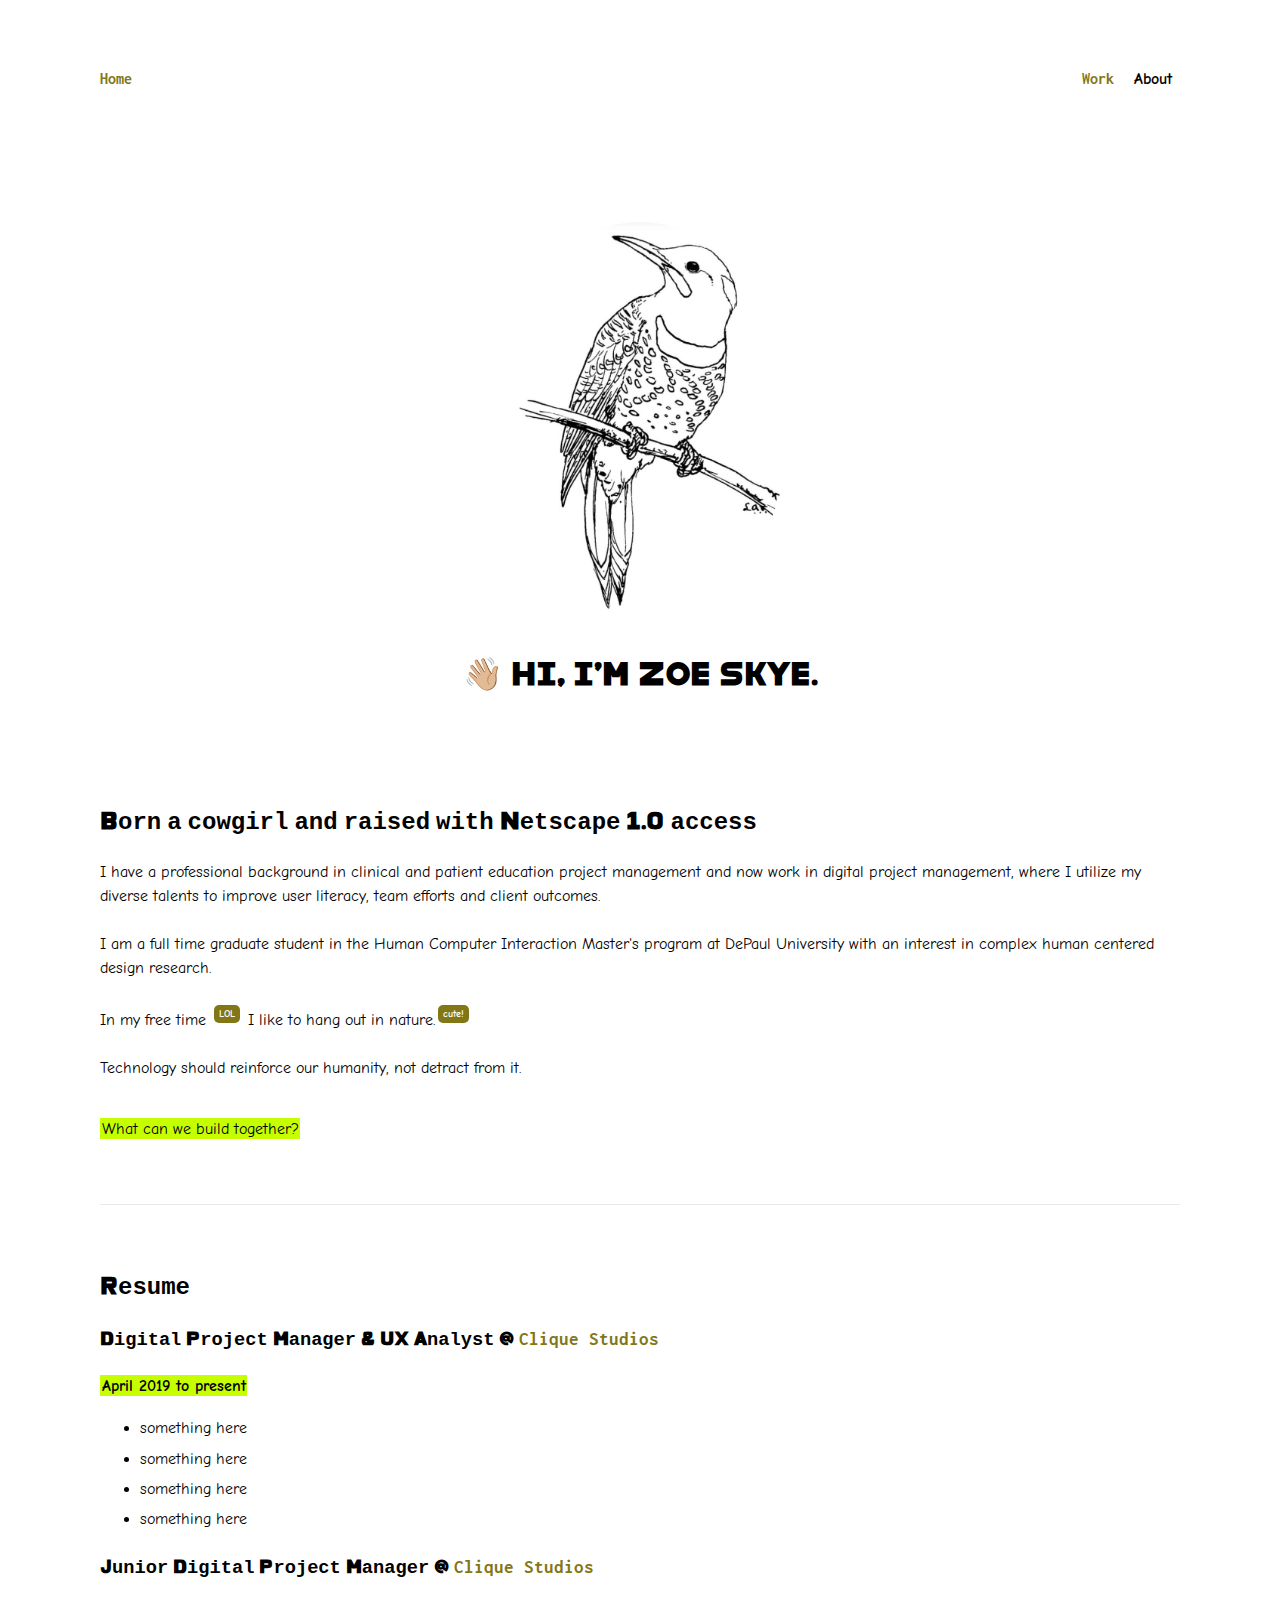
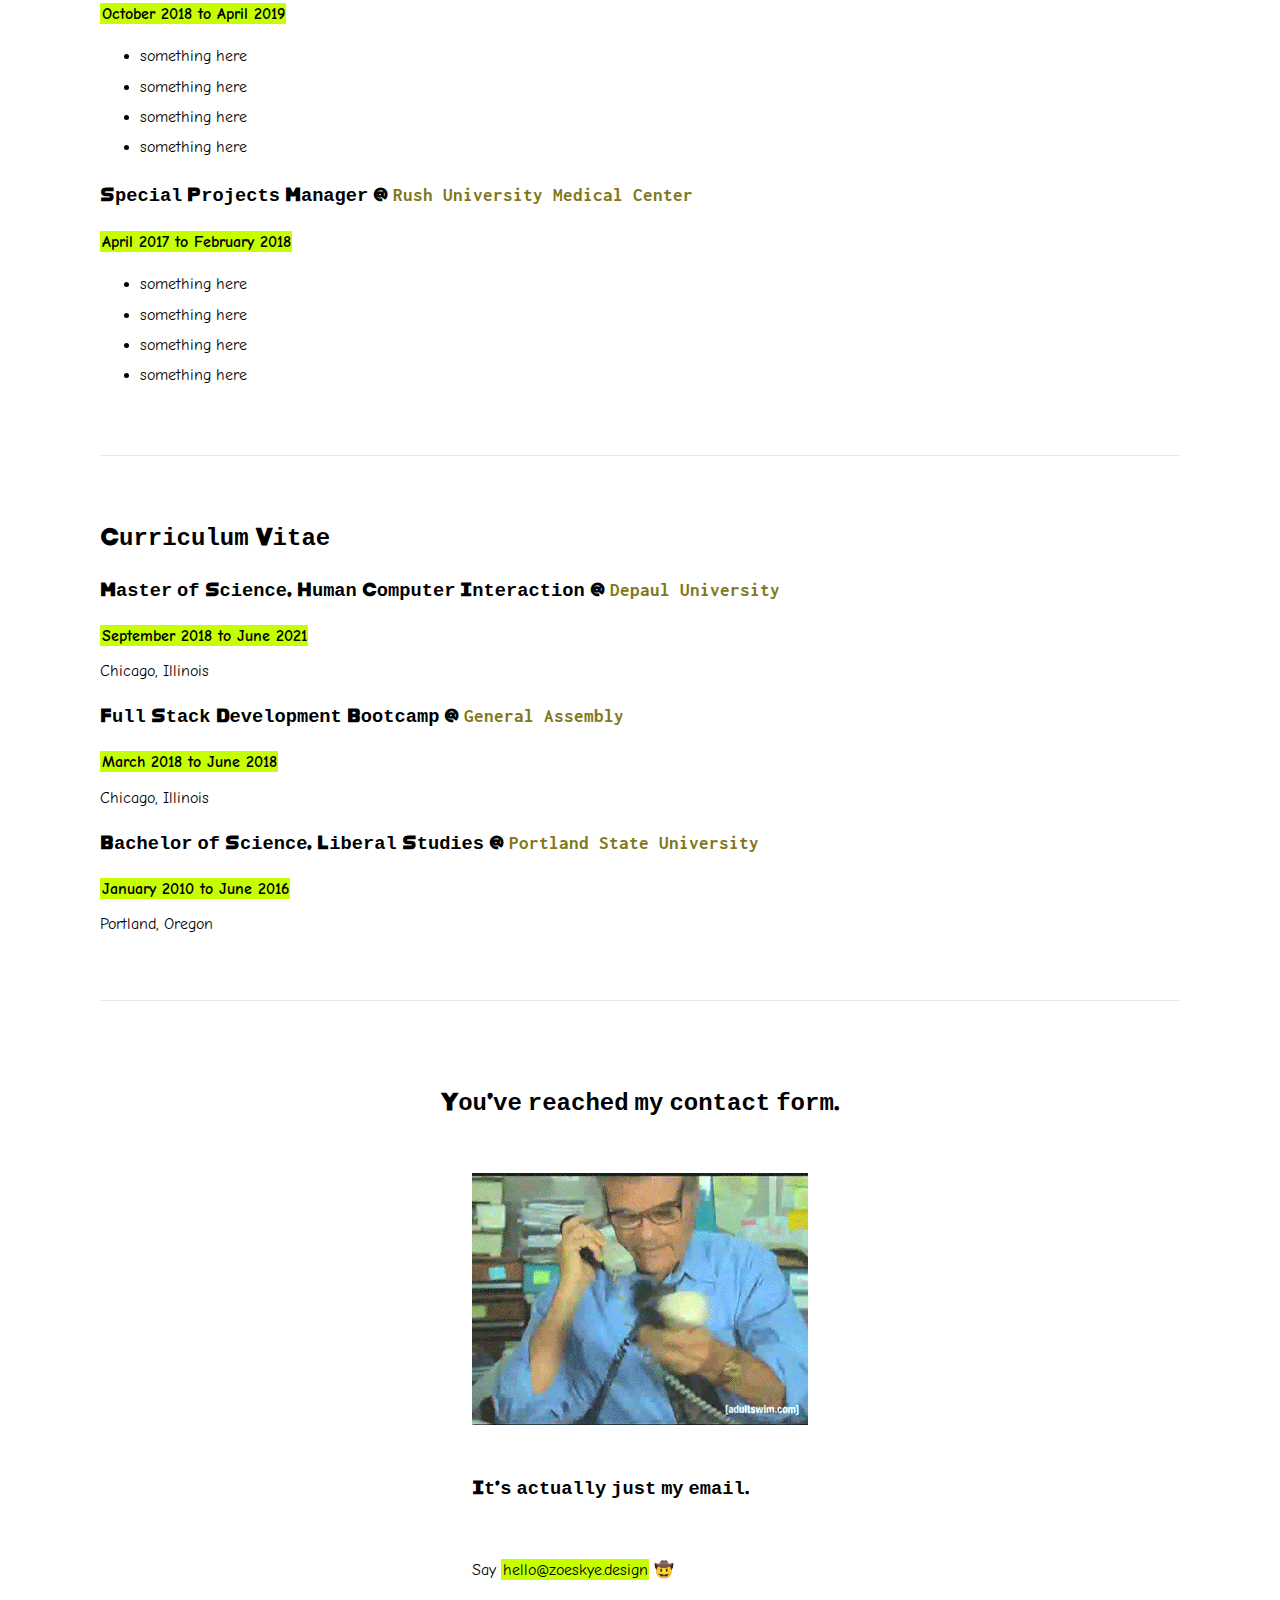
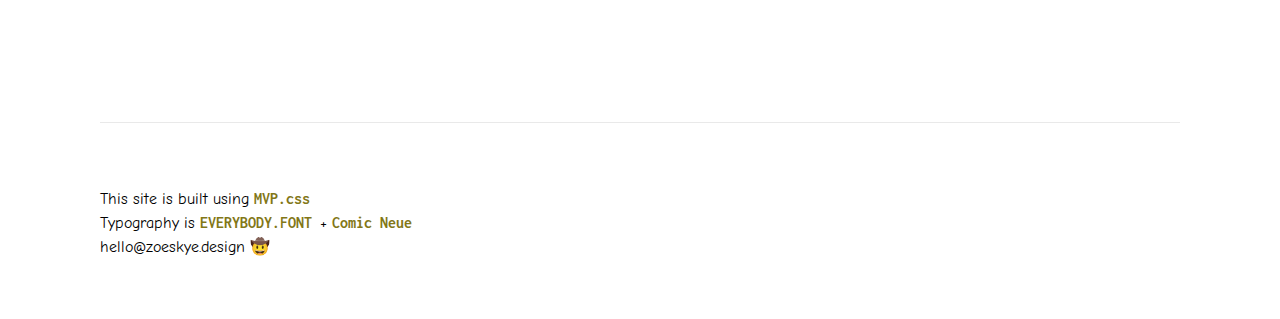
==== about.html @ 89f8495f "updates to footer" ====
<!-- MVP.css quickstart template: https://github.com/andybrewer/mvp/ -->

<!DOCTYPE html>
<html lang="en">

<head>
    <link rel="icon" href="https://via.placeholder.com/70x70">
    <link rel="stylesheet" href="css/style.css">
    <link href="https://fonts.googleapis.com/css2?family=Comic+Neue&family=Inconsolata:wght@400;700&display=swap" rel="stylesheet">

    <meta charset="utf-8">
    <meta name="description" content="My description">
    <meta name="viewport" content="width=device-width, initial-scale=1.0">

    <title>Zoë Skye - About</title>
</head>

<body>

    <header>
        <nav>
          <a href="home.html">Home</a>
            <ul>
                <li></li>
                <li><a href="work.html">Work</a></li>
                <li>About</li>
            </ul>
        </nav>

        <img id="headshot" src="css/images/flicker.png" alt="my headshot">
        <h1> 👋🏼 HI, I'M ZOE SKYE.</h1>

    </header>

    <main>
        <article class="Bio">
          <h2>Born a cowgirl and raised with Netscape 1.0 access</h2>
          <p>I have a professional background in clinical and patient education project management and now work in digital project management, where I utilize my diverse talents to improve user literacy, team efforts and client outcomes. <br /><br />
          I am a full time graduate student in the Human Computer Interaction Master's program at DePaul University with an interest in complex human centered design research. <br /><br />
          In my free time <sup>LOL</sup> I like to hang out in nature.<sup>cute!</sup><br /><br />
          Technology should reinforce our humanity, not detract from it.</p> <br />
        </article>

        <mark>What can we build together?</mark>
        <br>

        <hr>
          <article class="Resume">
            <h2>Resume</h2>
            <h3>Digital Project Manager & UX Analyst @ <a target="_blank" href="https://cliquestudios.com/">Clique Studios</a></h3>
            <mark><b>April 2019 to present</b></mark>
            <ul>
              <li>something here</li>
              <li>something here</li>
              <li>something here</li>
              <li>something here</li>
            </ul>

            <h3>Junior Digital Project Manager @ <a target="_blank" href="https://cliquestudios.com/">Clique Studios</a></h3>
            <mark><b>October 2018 to April 2019</b></mark>
            <ul>
              <li>something here</li>
              <li>something here</li>
              <li>something here</li>
              <li>something here</li>
            </ul>

            <h3>Special Projects Manager @ <a target="_blank" href="https://www.rush.edu/services/parkinsons-disease-and-movement-disorders-program">Rush University Medical Center</a></h3>
            <mark><b>April 2017 to February 2018</b></mark>
            <ul>
              <li>something here</li>
              <li>something here</li>
              <li>something here</li>
              <li>something here</li>
            </ul>
          </article>


          <hr>
          <article class="CV">
            <h2>Curriculum Vitae</h2>
            <h3>Master of Science, Human Computer Interaction @ <a target="_blank" href="https://www.cdm.depaul.edu/academics/Pages/MS-In-Human-Computer-Interaction.aspx">Depaul University</a></h3>
            <mark><b>September 2018 to June 2021</b></mark>
            <p>Chicago, Illinois</p>

            <h3>Full Stack Development Bootcamp @ <a target="_blank" href="https://generalassemb.ly/education/software-engineering-immersive/chicago">General Assembly</a></h3>
            <mark><b>March 2018 to June 2018</b></mark>
            <p>Chicago, Illinois</p>

            <h3>Bachelor of Science, Liberal Studies @ <a target="_blank" href="https://www.pdx.edu/clas/interdisciplinary-majors">Portland State University</a></h3>
            <mark><b>January 2010 to June 2016</b></mark>
            <p>Portland, Oregon</p>
          </article>


        <!-- <hr>
        <section>
            <blockquote>
                "Quote"
                <footer><i>- Attribution</i></footer>
            </blockquote>
        </section>

        <article>
            <h2>Left-aligned header</h2>
            <p>Left-aligned paragraph</p>
            <aside>
                <p>Article callout</p>
            </aside>
            <ul>
                <li>List item 1</li>
                <li>List item 2</li>
            </ul>
            <figure>
                <img alt="Stock photo" src="https://via.placeholder.com/1080x500?text=Amazing+stock+photo">
                <figcaption><i>Image caption</i></figcaption>
            </figure>
        </article>
        <hr>
        <div>
            <details>
                <summary>Expanable title</summary>
                <p>Revealed content</p>
            </details>
            <details>
                <summary>Another expanable title</summary>
                <p>More revealed content</p>
            </details>
            <br>
            <pre>
                <code>
                    // code sample

                </code>
            </pre>
        </div> -->

        <hr>
        <section>

          <header>
            <h2>You've reached my contact form.</h2>
            </header>

          <article class="contact">
              <img src="css/images/contact.gif" alt="gif of me answering the phone"> <br /><br />
              <h3>It's actually just my email.</h3><br />
                <p>Say <mark>hello@zoeskye.design</mark>  🤠 </p>
            </article>

        </section>

    </main>

    <footer>
        <hr>
        <p>
            This site is built using <a href="https://github.com/andybrewer/mvp/ ">MVP.css </a><br />
            Typography is <a href="https://arielroman.com/EVERYBODY-FONT">EVERYBODY.FONT </a> + <a href="http://comicneue.com/">Comic Neue </a><br />
            hello@zoeskye.design 🤠
        </p>
    </footer>
</body>

</html>
---- css/style.css ----
:root {
    --border-radius: 5px;
    --box-shadow: 2px 2px 10px;
    --color: #827717;
    --color-accent: #8277170b;
    --color-bg: #fff;
    --color-bg-secondary: #e9e9e9;
    --color-secondary: #827717;
    --color-secondary-accent: #8277170b;
    --color-shadow: #f4f4f4;
    --color-text: #000;
    --color-text-secondary: #999;
    --font: -apple-system, BlinkMacSystemFont, "Segoe UI", Roboto, Oxygen-Sans, Ubuntu, Cantarell, "Helvetica Neue", sans-serif;
    --hover-brightness: 1.2;
    --justify-important: center;
    --justify-normal: left;
    --line-height: 150%;
    --width-card: 285px;
    --width-card-medium: 460px;
    --width-card-wide: 800px;
    --width-content: 1080px;
}

@font-face {
  font-family: EverybodyWorld;
  src: url(EVERYBODY.WORLD-Black.otf);
}

/*
@media (prefers-color-scheme: dark) {
    :root {
        --color: #0097fc;
        --color-accent: #0097fc4f;
        --color-bg: #333;
        --color-bg-secondary: #555;
        --color-secondary: #e20de9;
        --color-secondary-accent: #e20de94f;
        --color-shadow: #bbbbbb20;
        --color-text: #f7f7f7;
        --color-text-secondary: #aaa;
    }
}
*/

/* Layout */
article aside {
    background: var(--color-secondary-accent);
    border-left: 4px solid var(--color-secondary);
    padding: 0.01rem 0.8rem;
}

body {
    background: var(--color-bg);
    color: var(--color-text);
    font-family: var(--font);
    line-height: var(--line-height);
    margin: 0;
    overflow-x: hidden;
    padding: 1rem 0;
}

footer,
header,
main {
    margin: 0 auto;
    max-width: var(--width-content);
    padding: 2rem 1rem;
}

hr {
    background-color: var(--color-bg-secondary);
    border: none;
    height: 1px;
    margin: 4rem 0;
}

section {
    display: flex;
    flex-wrap: wrap;
    justify-content: var(--justify-important);
}

section aside {
    border: 1px solid var(--color-bg-secondary);
    border-radius: var(--border-radius);
    box-shadow: var(--box-shadow) var(--color-shadow);
    margin: 1rem;
    padding: 1.25rem;
    width: var(--width-card);
}

section aside:hover {
    box-shadow: var(--box-shadow) var(--color-bg-secondary);
}

section aside img {
    max-width: 100%;
}

/* Headers */
article header,
div header,
main header {
    padding-top: 0;
}

header {
    text-align: var(--justify-important);
}

header a b,
header a em,
header a i,
header a strong {
    margin-left: 1rem;
    margin-right: 1rem;
}

header nav img {
    margin: 1rem 0;
}

section header {
    padding-top: 0;
    width: 100%;
}

/* Nav */
nav {
    align-items: center;
    display: flex;
    font-weight: bold;
    justify-content: space-between;
    margin-bottom: 7rem;
}

nav ul {
    list-style: none;
    padding: 0;
}

nav ul li {
    display: inline-block;
    margin: 0 0.5rem;
    position: relative;
    text-align: left;
}

/* Nav Dropdown */
nav ul li:hover ul {
    display: block;
}

nav ul li ul {
    background: var(--color-bg);
    border: 1px solid var(--color-bg-secondary);
    border-radius: var(--border-radius);
    box-shadow: var(--box-shadow) var(--color-shadow);
    display: none;
    height: auto;
    padding: .5rem 1rem;
    position: absolute;
    right: 0;
    top: 1.7rem;
    width: auto;
}

nav ul li ul li,
nav ul li ul li a {
    display: block;
}

/* Typography */
code,
samp {
    background-color: var(--color-accent);
    border-radius: var(--border-radius);
    color: var(--color-text);
    display: inline-block;
    margin: 0 0.1rem;
    padding: 0rem 0.5rem;
    text-align: var(--justify-normal);
}

details {
    margin: 1.3rem 0;
}

details summary {
    font-weight: bold;
    cursor: pointer;
}

details summary:focus {
    outline: none;
}

h1,
h2,
h3,
h4,
h5,
h6 {
    line-height: var(--line-height);
    font-family: 'EverybodyWorld', monospace;
}

mark {
    padding: 0.1rem;
    font-family: 'Comic Neue', cursive;
    background-color: #C6FF00;
}

ol li,
ul li {
    padding: 0.2rem 0;
    font-family: 'Comic Neue', cursive;
}

p {
    margin: 0.75rem 0;
    padding: 0;
    font-family: 'Comic Neue', cursive;
    font-size: 16px;
}

pre {
    margin: 1rem 0;
    max-width: var(--width-card-wide);
    white-space: pre-line;
}

pre code,
pre samp {
    padding: 1rem 2rem;
}

small {
    color: var(--color-text-secondary);
}

sup {
    background-color: var(--color-secondary);
    border-radius: var(--border-radius);
    color: var(--color-bg);
    font-size: xx-small;
    font-weight: bold;
    margin: 0.2rem;
    padding: 0.2rem 0.3rem;
    position: relative;
    top: -2px;
    font-size: 10px;
}

/* Links */
a {
    color: var(--color-secondary);
    font-weight: bold;
    text-decoration: none;
    font-family: 'Inconsolata', monospace;
}

a:hover {
    filter: brightness(var(--hover-brightness));
    text-decoration: underline;
    font-family: 'Inconsolata', monospace;
}

a b,
a em,
a i,
a strong,
button {
    border-radius: var(--border-radius);
    display: inline-block;
    font-size: medium;
    font-weight: bold;
    line-height: var(--line-height);
    margin: 1.5rem 0 0.5rem 0;
    padding: 1rem 2rem;
    font-family: 'Inconsolata', monospace;
}

button {
    font-family: var(--font);
    font-family: 'Comic Neue', cursive;
}

button:hover {
    cursor: pointer;
    filter: brightness(var(--hover-brightness));
}

a b,
a strong,
button {
    background-color: var(--color);
    border: 2px solid var(--color);
    color: var(--color-bg);
    font-family: 'Comic Neue', cursive;
}

a em,
a i {
    border: 2px solid var(--color);
    border-radius: var(--border-radius);
    color: var(--color);
    display: inline-block;
    padding: 1rem 2rem;
}

/* Images */
figure {
    margin: 0;
    padding: 0;
}

figure img {
    max-width: 100%;
}

figure figcaption {
    color: var(--color-text-secondary);
}

/* Forms */
button:focus,
input:focus,
select:focus,
textarea:focus {
    outline: none;
    font-family: 'Comic Neue', cursive;
}

button:disabled,
input:disabled {
    background: var(--color-bg-secondary);
    border-color: var(--color-bg-secondary);
    color: var(--color-text-secondary);
    cursor: not-allowed;
}

button[disabled]:hover {
    filter: none;
}

form {
    border: 1px solid var(--color-bg-secondary);
    border-radius: var(--border-radius);
    box-shadow: var(--box-shadow) var(--color-shadow);
    display: block;
    max-width: var(--width-card-wide);
    min-width: var(--width-card);
    padding: 1.5rem;
    text-align: var(--justify-normal);
}

form header {
    margin: 1.5rem 0;
    padding: 1.5rem 0;
}

input,
label,
select,
textarea {
    display: block;
    font-size: inherit;
    max-width: var(--width-card-wide);
    font-family: 'Comic Neue', cursive;
}

input[type="checkbox"],
input[type="radio"] {
    display: inline-block;
}

input,
select,
textarea {
    border: 1px solid var(--color-bg-secondary);
    border-radius: var(--border-radius);
    margin-bottom: 1rem;
    padding: 0.4rem 0.8rem;
    font-family: 'Comic Neue', cursive;
}

input[readonly],
textarea[readonly] {
    background-color: var(--color-bg-secondary);
    font-family: 'Comic Neue', cursive;
}

label {
    font-weight: bold;
    margin-bottom: 0.2rem;
    font-family: 'Comic Neue', cursive;
}

/* Tables */
table {
    border: 1px solid var(--color-bg-secondary);
    border-radius: var(--border-radius);
    border-spacing: 0;
    overflow-x: scroll;
    overflow-y: hidden;
    padding: 0;
}

table td,
table th,
table tr {
    padding: 0.4rem 0.8rem;
    text-align: var(--justify-important);
}

table thead {
    background-color: var(--color);
    border-collapse: collapse;
    border-radius: var(--border-radius);
    color: var(--color-bg);
    margin: 0;
    padding: 0;
}

table thead th:first-child {
    border-top-left-radius: var(--border-radius);
}

table thead th:last-child {
    border-top-right-radius: var(--border-radius);
}

table thead th:first-child,
table tr td:first-child {
    text-align: var(--justify-normal);
}

/* Quotes */
blockquote {
    display: block;
    font-size: x-large;
    line-height: var(--line-height);
    margin: 1rem auto;
    max-width: var(--width-card-medium);
    padding: 1.5rem 1rem;
    text-align: var(--justify-important);
}

blockquote footer {
    color: var(--color-text-secondary);
    display: block;
    font-size: small;
    line-height: var(--line-height);
    padding: 1.5rem 0;
}

/* Custom styles */
#headshot {
  height: 400px;
  width: 300px;
  border-radius: 100%;
}
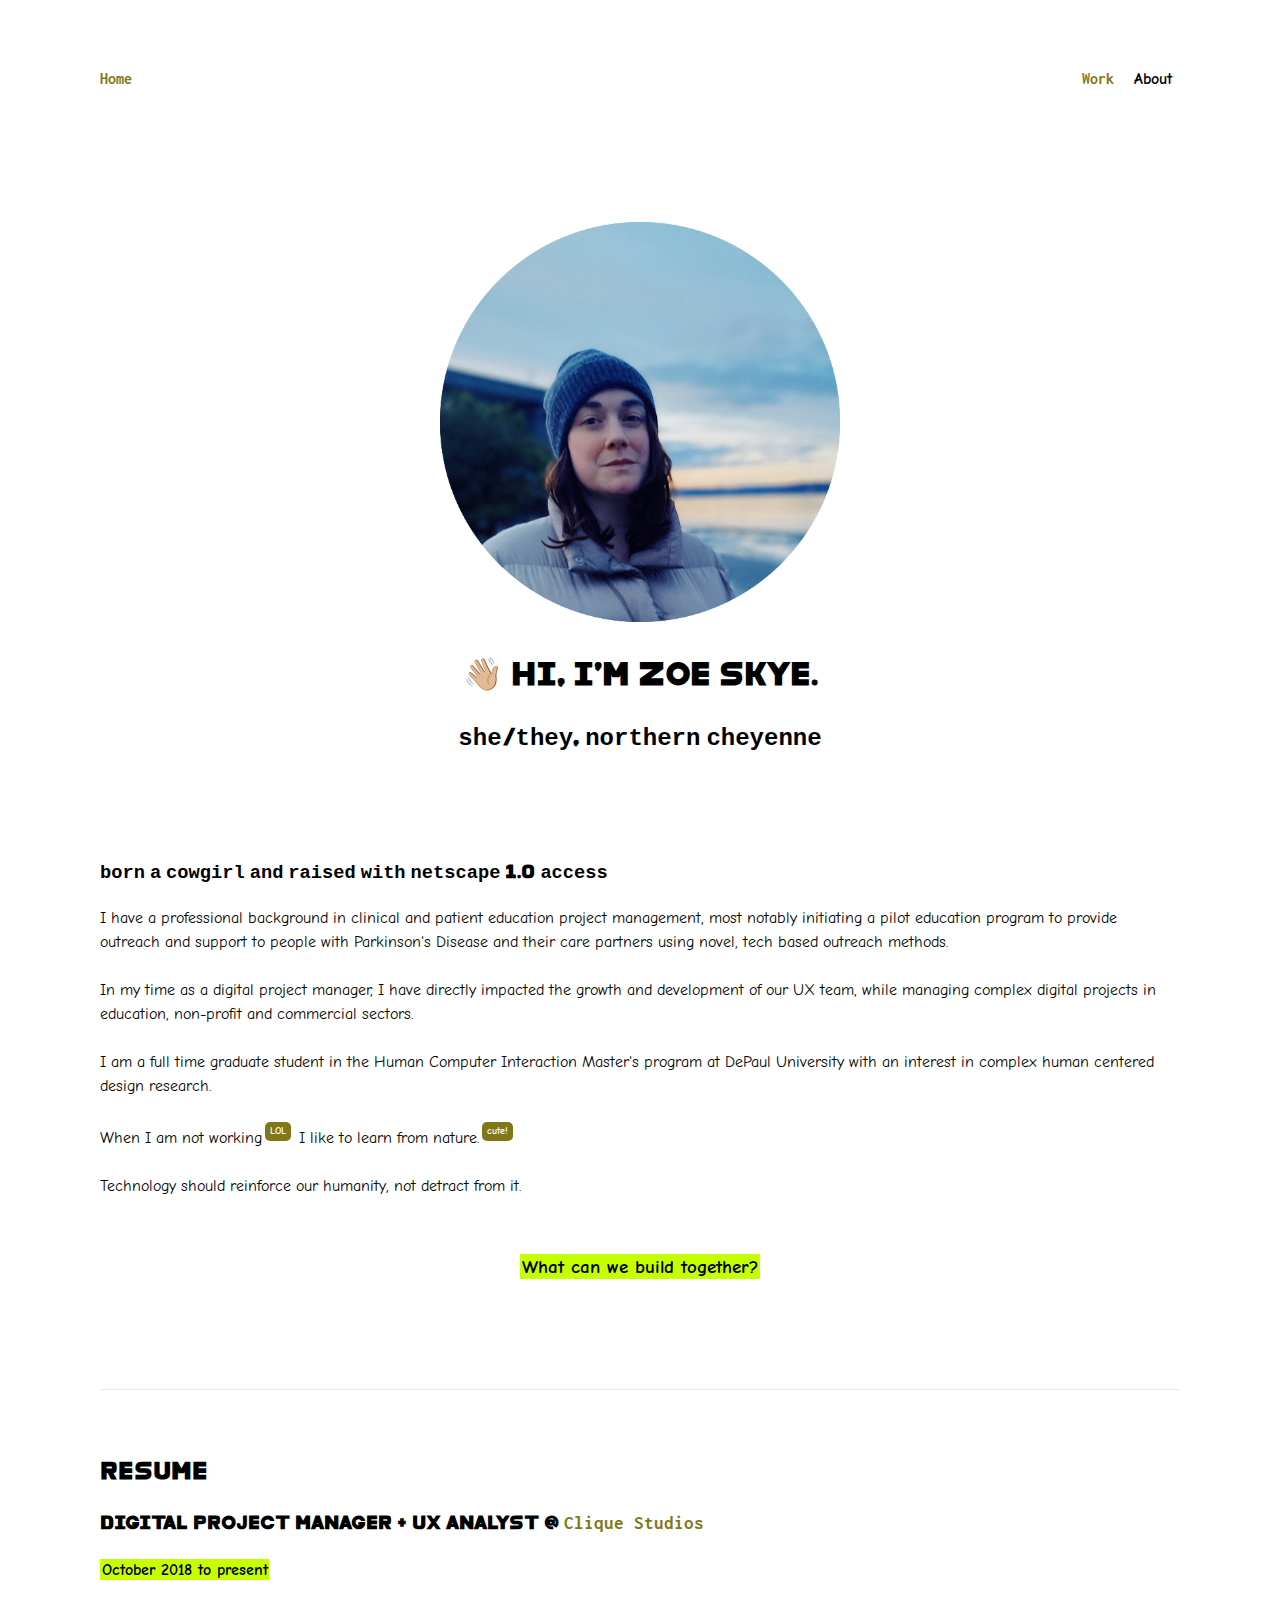
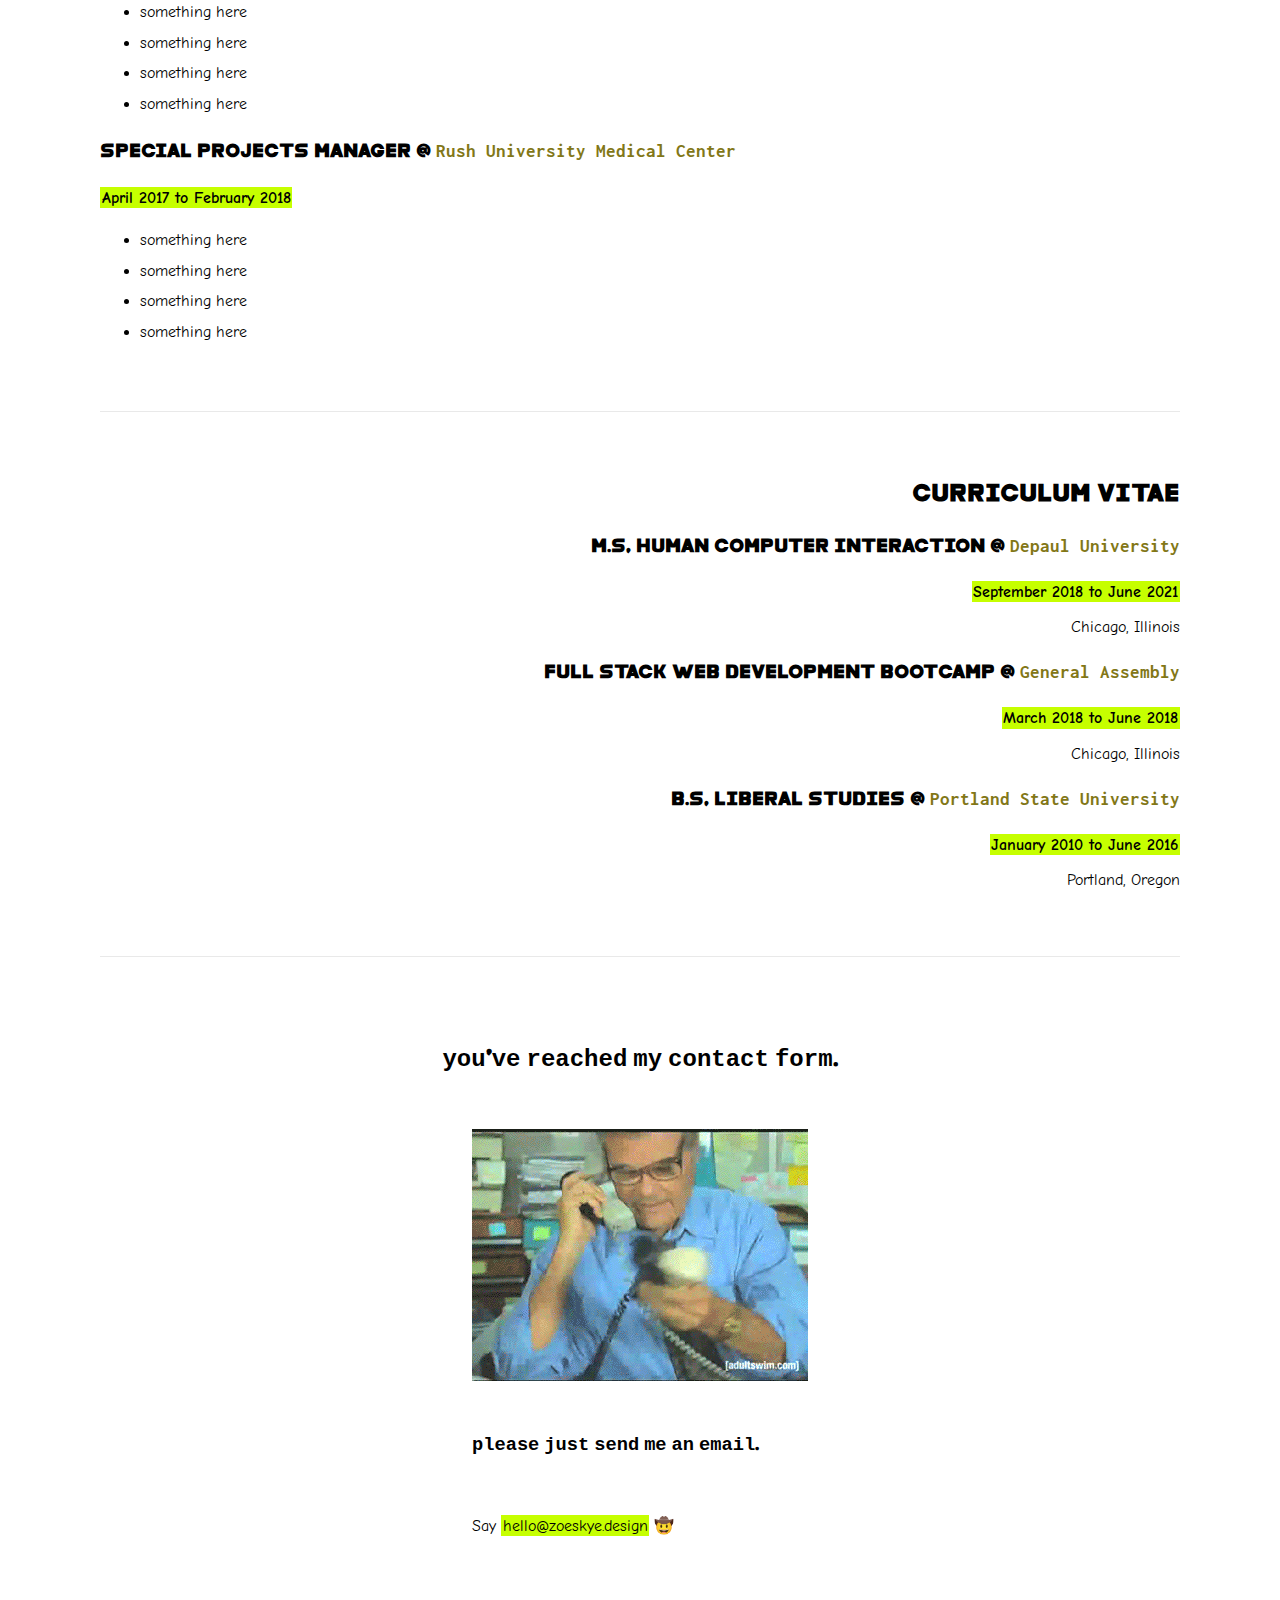
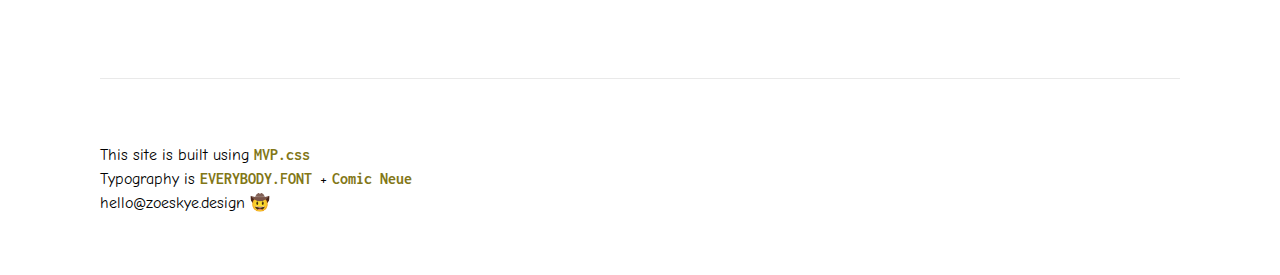
==== commit 896cd3e7: "added updated bio" ====
--- a/about.html
+++ b/about.html
@@ -19,7 +19,7 @@
 
     <header>
         <nav>
-          <a href="home.html">Home</a>
+          <a href="index.html">Home</a>
             <ul>
                 <li></li>
                 <li><a href="work.html">Work</a></li>
@@ -27,28 +27,31 @@
             </ul>
         </nav>
 
-        <img id="headshot" src="css/images/flicker.png" alt="my headshot">
+        <img id="headshot" src="css/images/headshot_island.png" alt="my headshot">
         <h1> 👋🏼 HI, I'M ZOE SKYE.</h1>
+        <h2>she/they, northern cheyenne</h2>
 
     </header>
 
     <main>
         <article class="Bio">
-          <h2>Born a cowgirl and raised with Netscape 1.0 access</h2>
-          <p>I have a professional background in clinical and patient education project management and now work in digital project management, where I utilize my diverse talents to improve user literacy, team efforts and client outcomes. <br /><br />
+          <h3>born a cowgirl and raised with netscape 1.0 access</h3>
+
+          <p>I have a professional background in clinical and patient education project management, most notably initiating a pilot education program to provide outreach and support to people with Parkinson's Disease and their care partners using novel, tech based outreach methods. <br /><br />
+          In my time as a digital project manager, I have directly impacted the growth and development of our UX team, while managing complex digital projects in education, non-profit and commercial sectors. <br /><br />
           I am a full time graduate student in the Human Computer Interaction Master's program at DePaul University with an interest in complex human centered design research. <br /><br />
-          In my free time <sup>LOL</sup> I like to hang out in nature.<sup>cute!</sup><br /><br />
+          When I am not working<sup>LOL</sup> I like to learn from nature.<sup>cute!</sup><br /><br />
           Technology should reinforce our humanity, not detract from it.</p> <br />
         </article>
 
-        <mark>What can we build together?</mark>
-        <br>
+        <h3 class="pull_quote"><mark> What can we build together? </mark></h3>
+        <br />
 
         <hr>
           <article class="Resume">
-            <h2>Resume</h2>
-            <h3>Digital Project Manager & UX Analyst @ <a target="_blank" href="https://cliquestudios.com/">Clique Studios</a></h3>
-            <mark><b>April 2019 to present</b></mark>
+            <h2>RESUME</h2>
+            <h3>DIGITAL PROJECT MANAGER + UX ANALYST @ <a target="_blank" href="https://cliquestudios.com/">Clique Studios</a></h3>
+            <mark><b>October 2018 to present</b></mark>
             <ul>
               <li>something here</li>
               <li>something here</li>
@@ -56,16 +59,7 @@
               <li>something here</li>
             </ul>
 
-            <h3>Junior Digital Project Manager @ <a target="_blank" href="https://cliquestudios.com/">Clique Studios</a></h3>
-            <mark><b>October 2018 to April 2019</b></mark>
-            <ul>
-              <li>something here</li>
-              <li>something here</li>
-              <li>something here</li>
-              <li>something here</li>
-            </ul>
-
-            <h3>Special Projects Manager @ <a target="_blank" href="https://www.rush.edu/services/parkinsons-disease-and-movement-disorders-program">Rush University Medical Center</a></h3>
+            <h3>SPECIAL PROJECTS MANAGER @ <a target="_blank" href="https://www.rush.edu/services/parkinsons-disease-and-movement-disorders-program">Rush University Medical Center</a></h3>
             <mark><b>April 2017 to February 2018</b></mark>
             <ul>
               <li>something here</li>
@@ -78,16 +72,16 @@
 
           <hr>
           <article class="CV">
-            <h2>Curriculum Vitae</h2>
-            <h3>Master of Science, Human Computer Interaction @ <a target="_blank" href="https://www.cdm.depaul.edu/academics/Pages/MS-In-Human-Computer-Interaction.aspx">Depaul University</a></h3>
+            <h2>CURRICULUM VITAE</h2>
+            <h3>M.S, HUMAN COMPUTER INTERACTION @ <a target="_blank" href="https://www.cdm.depaul.edu/academics/Pages/MS-In-Human-Computer-Interaction.aspx">Depaul University</a></h3>
             <mark><b>September 2018 to June 2021</b></mark>
             <p>Chicago, Illinois</p>
 
-            <h3>Full Stack Development Bootcamp @ <a target="_blank" href="https://generalassemb.ly/education/software-engineering-immersive/chicago">General Assembly</a></h3>
+            <h3>FULL STACK WEB DEVELOPMENT BOOTCAMP @ <a target="_blank" href="https://generalassemb.ly/education/software-engineering-immersive/chicago">General Assembly</a></h3>
             <mark><b>March 2018 to June 2018</b></mark>
             <p>Chicago, Illinois</p>
 
-            <h3>Bachelor of Science, Liberal Studies @ <a target="_blank" href="https://www.pdx.edu/clas/interdisciplinary-majors">Portland State University</a></h3>
+            <h3>B.S, LIBERAL STUDIES @ <a target="_blank" href="https://www.pdx.edu/clas/interdisciplinary-majors">Portland State University</a></h3>
             <mark><b>January 2010 to June 2016</b></mark>
             <p>Portland, Oregon</p>
           </article>
@@ -139,12 +133,12 @@
         <section>
 
           <header>
-            <h2>You've reached my contact form.</h2>
+            <h2>you've reached my contact form.</h2>
             </header>
 
           <article class="contact">
               <img src="css/images/contact.gif" alt="gif of me answering the phone"> <br /><br />
-              <h3>It's actually just my email.</h3><br />
+              <h3>please just send me an email.</h3><br />
                 <p>Say <mark>hello@zoeskye.design</mark>  🤠 </p>
             </article>
 
--- a/css/style.css
+++ b/css/style.css
@@ -458,6 +458,16 @@
 /* Custom styles */
 #headshot {
   height: 400px;
-  width: 300px;
-  border-radius: 100%;
-}
+  width: 400px;
+}
+.Bio {
+  text-align: left;
+}
+
+.pull_quote {
+  text-align: center;
+}
+
+.CV {
+  text-align: right;
+}
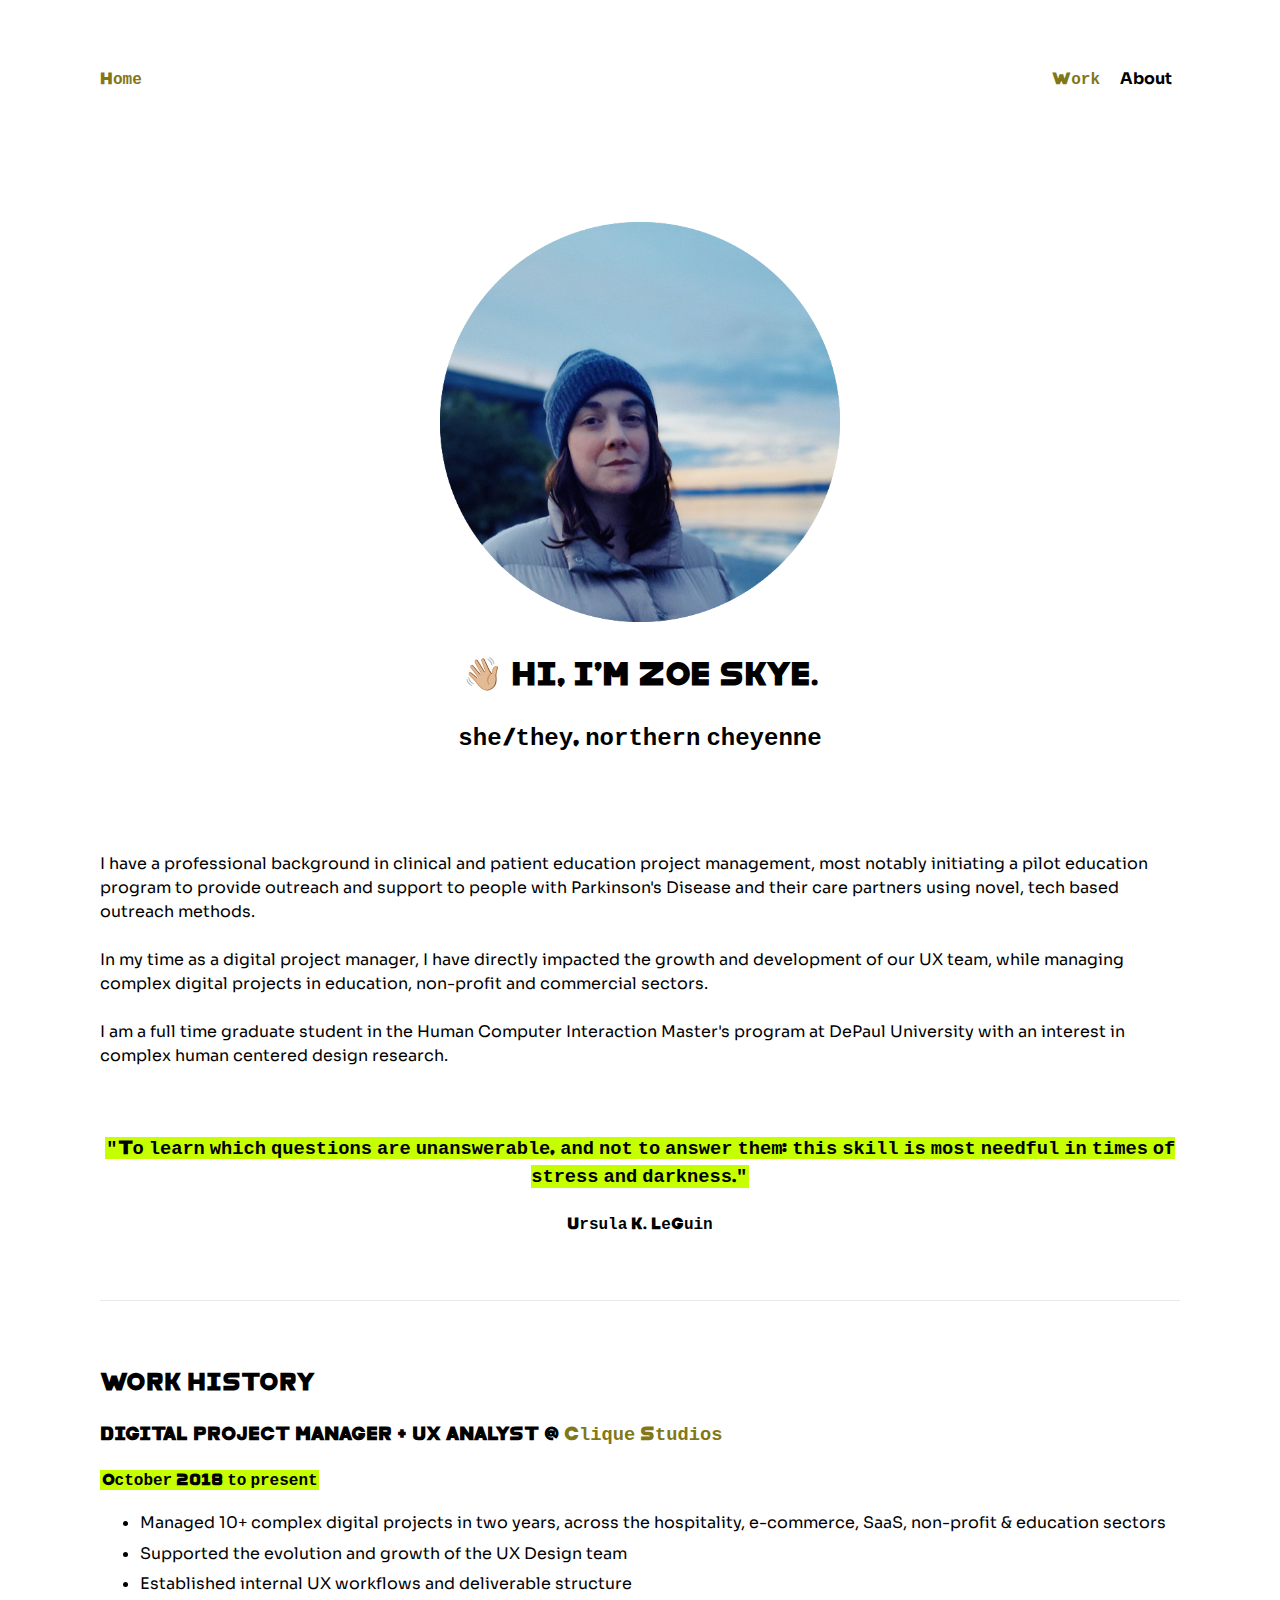
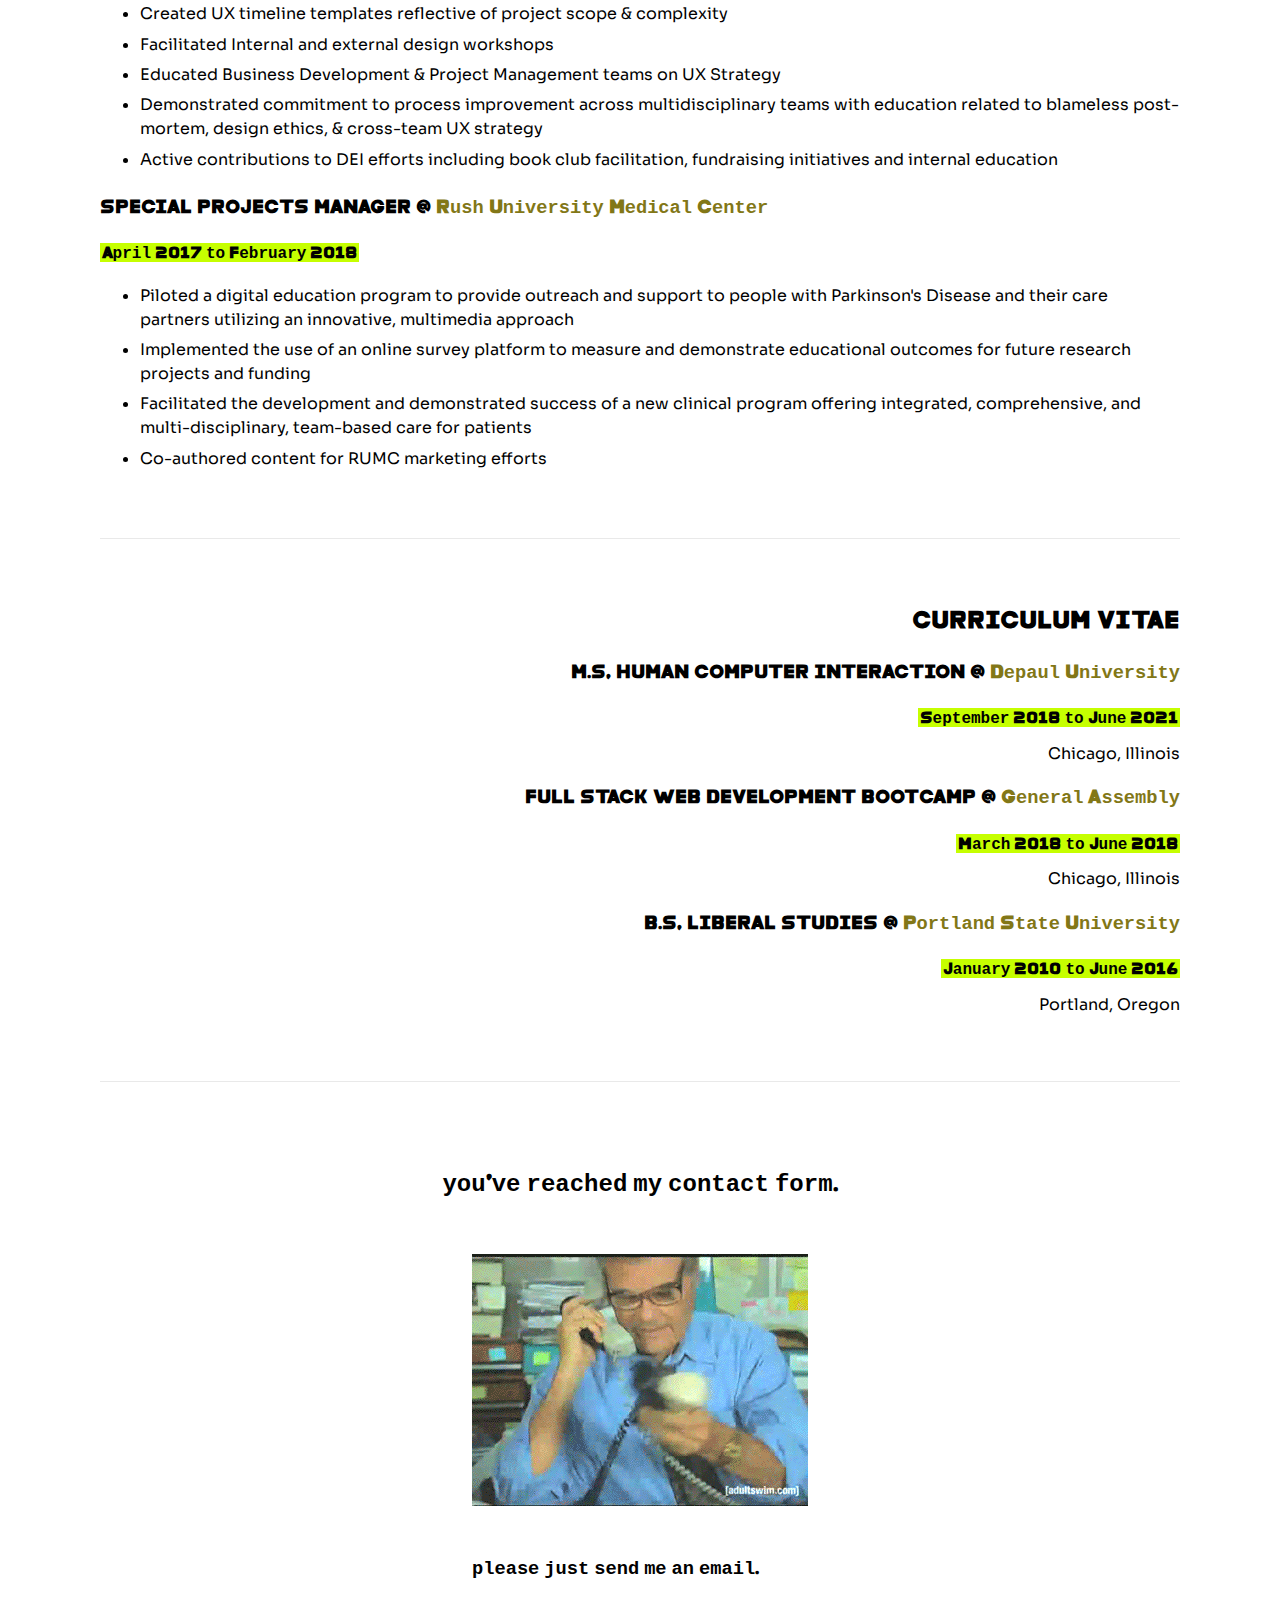
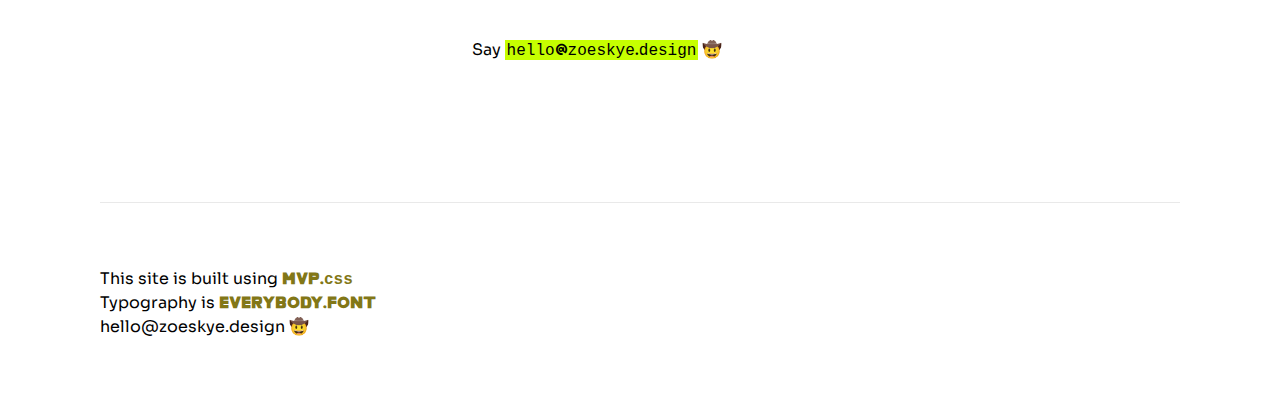
==== commit a29d36b5: "Advance Directives for Dementia ALL THE CONTENT" ====
--- a/about.html
+++ b/about.html
@@ -6,7 +6,8 @@
 <head>
     <link rel="icon" href="https://via.placeholder.com/70x70">
     <link rel="stylesheet" href="css/style.css">
-    <link href="https://fonts.googleapis.com/css2?family=Comic+Neue&family=Inconsolata:wght@400;700&display=swap" rel="stylesheet">
+    <link href="https://fonts.googleapis.com/css2?family=Sora:wght@300&display=swap" rel="stylesheet">
+
 
     <meta charset="utf-8">
     <meta name="description" content="My description">
@@ -35,37 +36,55 @@
 
     <main>
         <article class="Bio">
-          <h3>born a cowgirl and raised with netscape 1.0 access</h3>
+          <!-- <h3>born a cowgirl and raised with netscape 1.0 access</h3> -->
 
           <p>I have a professional background in clinical and patient education project management, most notably initiating a pilot education program to provide outreach and support to people with Parkinson's Disease and their care partners using novel, tech based outreach methods. <br /><br />
           In my time as a digital project manager, I have directly impacted the growth and development of our UX team, while managing complex digital projects in education, non-profit and commercial sectors. <br /><br />
           I am a full time graduate student in the Human Computer Interaction Master's program at DePaul University with an interest in complex human centered design research. <br /><br />
-          When I am not working<sup>LOL</sup> I like to learn from nature.<sup>cute!</sup><br /><br />
-          Technology should reinforce our humanity, not detract from it.</p> <br />
+            <br />
+
         </article>
 
-        <h3 class="pull_quote"><mark> What can we build together? </mark></h3>
-        <br />
+        <h3 class="pull_quote"><mark>"To learn which questions are unanswerable, and not to answer them: this skill is most needful in times of stress and darkness."</mark></h3>
+        <h4 style="text-align: center">Ursula K. LeGuin</h4>
 
         <hr>
           <article class="Resume">
-            <h2>RESUME</h2>
+            <h2>WORK HISTORY</h2>
             <h3>DIGITAL PROJECT MANAGER + UX ANALYST @ <a target="_blank" href="https://cliquestudios.com/">Clique Studios</a></h3>
             <mark><b>October 2018 to present</b></mark>
             <ul>
-              <li>something here</li>
-              <li>something here</li>
-              <li>something here</li>
-              <li>something here</li>
+              <li>Managed 10+ complex digital projects in two years, across
+                the hospitality, e-commerce, SaaS, non-profit & education
+                sectors</li>
+              <li>Supported the evolution and growth of the UX Design team</li>
+              <li>Established internal UX workflows and deliverable structure</li>
+              <li>Created UX timeline templates reflective of project scope &
+              complexity</li>
+              <li>Facilitated Internal and external design workshops</li>
+              <li>Educated Business Development & Project Management
+              teams on UX Strategy</li>
+              <li>Demonstrated commitment to process improvement across
+              multidisciplinary teams with education related to blameless
+              post-mortem, design ethics, & cross-team UX strategy</li>
+              <li>Active contributions to DEI efforts including book club
+              facilitation, fundraising initiatives and internal education</li>
             </ul>
 
             <h3>SPECIAL PROJECTS MANAGER @ <a target="_blank" href="https://www.rush.edu/services/parkinsons-disease-and-movement-disorders-program">Rush University Medical Center</a></h3>
             <mark><b>April 2017 to February 2018</b></mark>
             <ul>
-              <li>something here</li>
-              <li>something here</li>
-              <li>something here</li>
-              <li>something here</li>
+              <li>Piloted a digital education program to provide outreach and
+                support to people with Parkinson's Disease and their care
+                partners utilizing an innovative, multimedia approach</li>
+              <li>Implemented the use of an online survey platform to measure
+              and demonstrate educational outcomes for future research
+              projects and funding</li>
+              <li>Facilitated the development and demonstrated success of a
+              new clinical program offering integrated,
+              comprehensive, and multi-disciplinary, team-based care for
+              patients</li>
+              <li>Co-authored content for RUMC marketing efforts</li>
             </ul>
           </article>
 
@@ -150,7 +169,7 @@
         <hr>
         <p>
             This site is built using <a href="https://github.com/andybrewer/mvp/ ">MVP.css </a><br />
-            Typography is <a href="https://arielroman.com/EVERYBODY-FONT">EVERYBODY.FONT </a> + <a href="http://comicneue.com/">Comic Neue </a><br />
+            Typography is <a href="https://arielroman.com/EVERYBODY-FONT">EVERYBODY.FONT </a><br />
             hello@zoeskye.design 🤠
         </p>
     </footer>
--- a/css/style.css
+++ b/css/style.css
@@ -132,11 +132,13 @@
     font-weight: bold;
     justify-content: space-between;
     margin-bottom: 7rem;
+    font-family: 'EverybodyWorld', monospace;
 }
 
 nav ul {
     list-style: none;
     padding: 0;
+    font-family: 'EverybodyWorld', monospace;
 }
 
 nav ul li {
@@ -207,20 +209,20 @@
 
 mark {
     padding: 0.1rem;
-    font-family: 'Comic Neue', cursive;
+    font-family: 'EverybodyWorld', monospace;
     background-color: #C6FF00;
 }
 
 ol li,
 ul li {
     padding: 0.2rem 0;
-    font-family: 'Comic Neue', cursive;
+    font-family: 'Sora', sans-serif;
 }
 
 p {
     margin: 0.75rem 0;
     padding: 0;
-    font-family: 'Comic Neue', cursive;
+    font-family: 'Sora', sans-serif;
     font-size: 16px;
 }
 
@@ -257,13 +259,13 @@
     color: var(--color-secondary);
     font-weight: bold;
     text-decoration: none;
-    font-family: 'Inconsolata', monospace;
+    font-family: 'EverybodyWorld', monospace;
 }
 
 a:hover {
     filter: brightness(var(--hover-brightness));
     text-decoration: underline;
-    font-family: 'Inconsolata', monospace;
+    font-family: 'EverybodyWorld', monospace;
 }
 
 a b,
@@ -278,12 +280,12 @@
     line-height: var(--line-height);
     margin: 1.5rem 0 0.5rem 0;
     padding: 1rem 2rem;
-    font-family: 'Inconsolata', monospace;
+    font-family: 'EverybodyWorld', monospace;
 }
 
 button {
     font-family: var(--font);
-    font-family: 'Comic Neue', cursive;
+    font-family: 'EverybodyWorld', monospace;
 }
 
 button:hover {
@@ -297,7 +299,7 @@
     background-color: var(--color);
     border: 2px solid var(--color);
     color: var(--color-bg);
-    font-family: 'Comic Neue', cursive;
+    font-family: 'EverybodyWorld', monospace;
 }
 
 a em,
@@ -329,7 +331,7 @@
 select:focus,
 textarea:focus {
     outline: none;
-    font-family: 'Comic Neue', cursive;
+    font-family: 'Sora', sans-serif;
 }
 
 button:disabled,
@@ -367,7 +369,7 @@
     display: block;
     font-size: inherit;
     max-width: var(--width-card-wide);
-    font-family: 'Comic Neue', cursive;
+    font-family: 'Sora', sans-serif;
 }
 
 input[type="checkbox"],
@@ -382,19 +384,19 @@
     border-radius: var(--border-radius);
     margin-bottom: 1rem;
     padding: 0.4rem 0.8rem;
-    font-family: 'Comic Neue', cursive;
+    font-family: 'Sora', sans-serif;
 }
 
 input[readonly],
 textarea[readonly] {
     background-color: var(--color-bg-secondary);
-    font-family: 'Comic Neue', cursive;
+    font-family: 'Sora', sans-serif;
 }
 
 label {
     font-weight: bold;
     margin-bottom: 0.2rem;
-    font-family: 'Comic Neue', cursive;
+    font-family: 'Sora', sans-serif;
 }
 
 /* Tables */
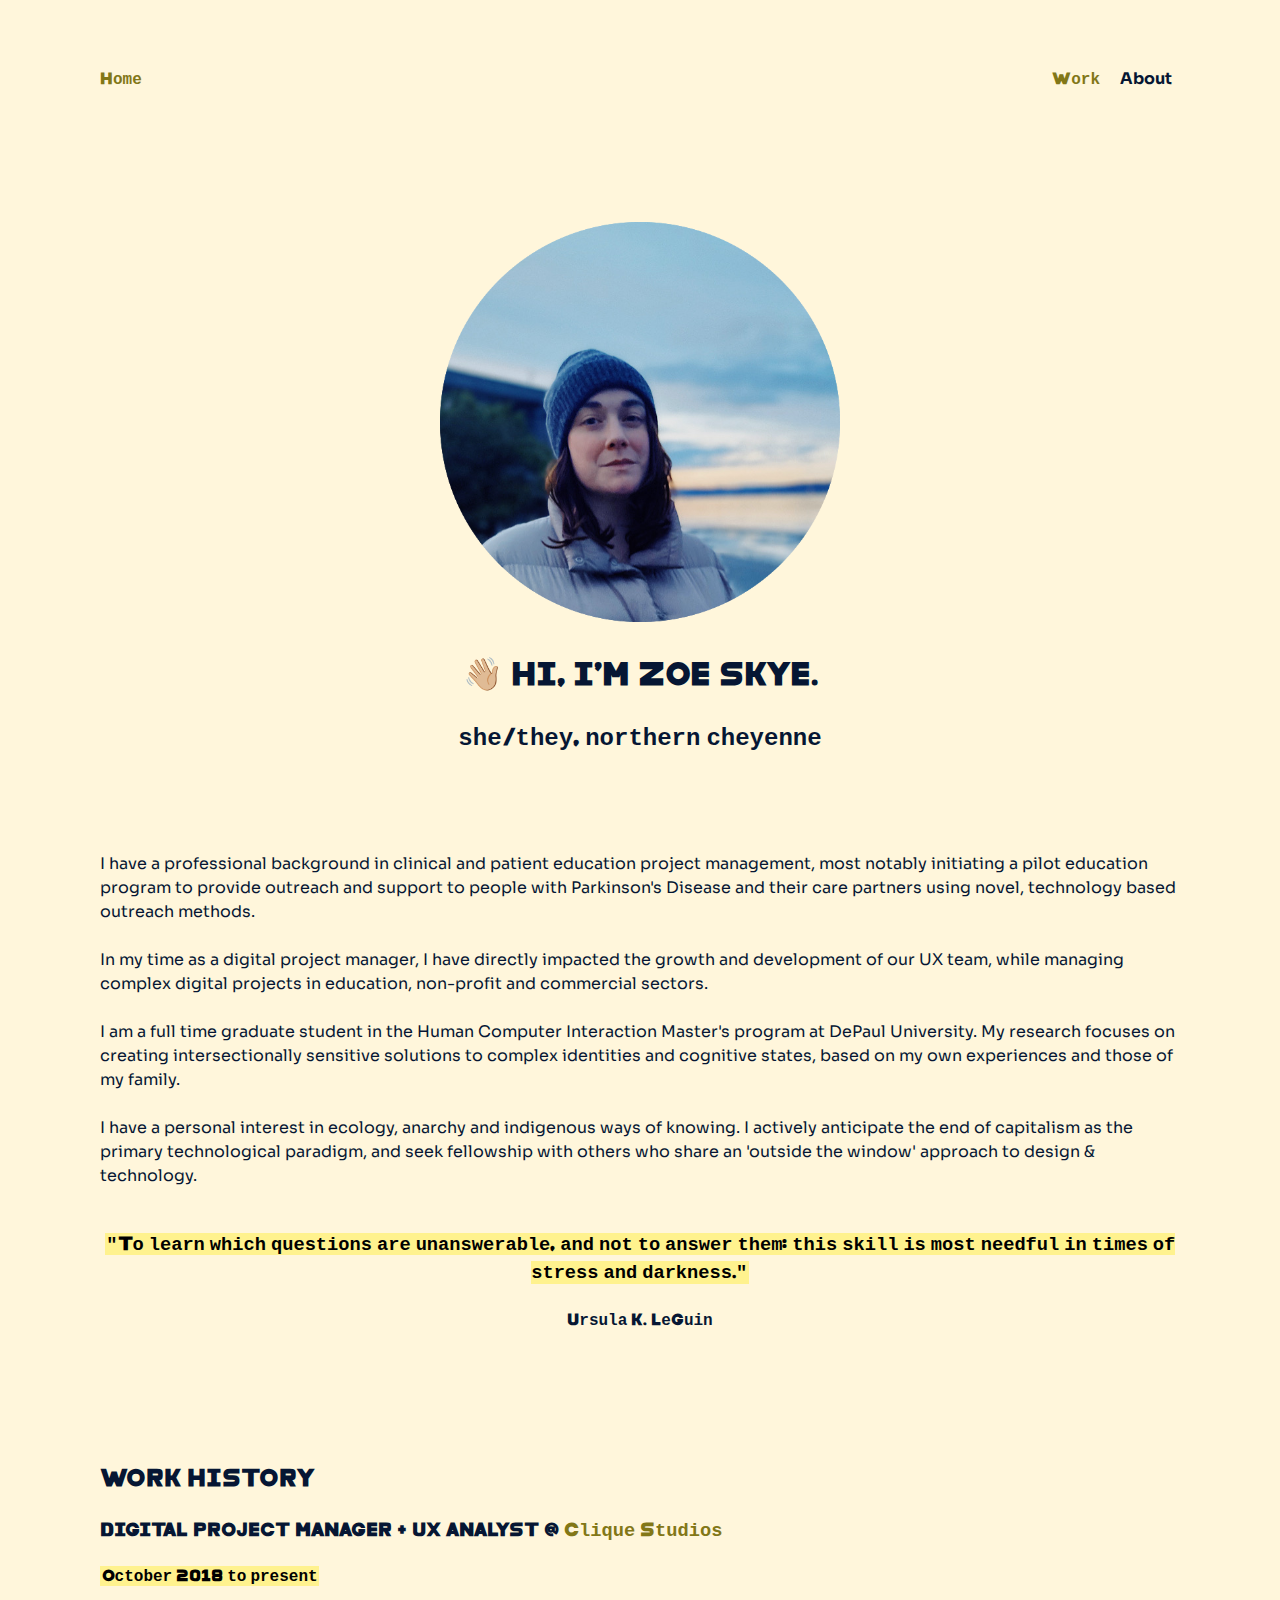
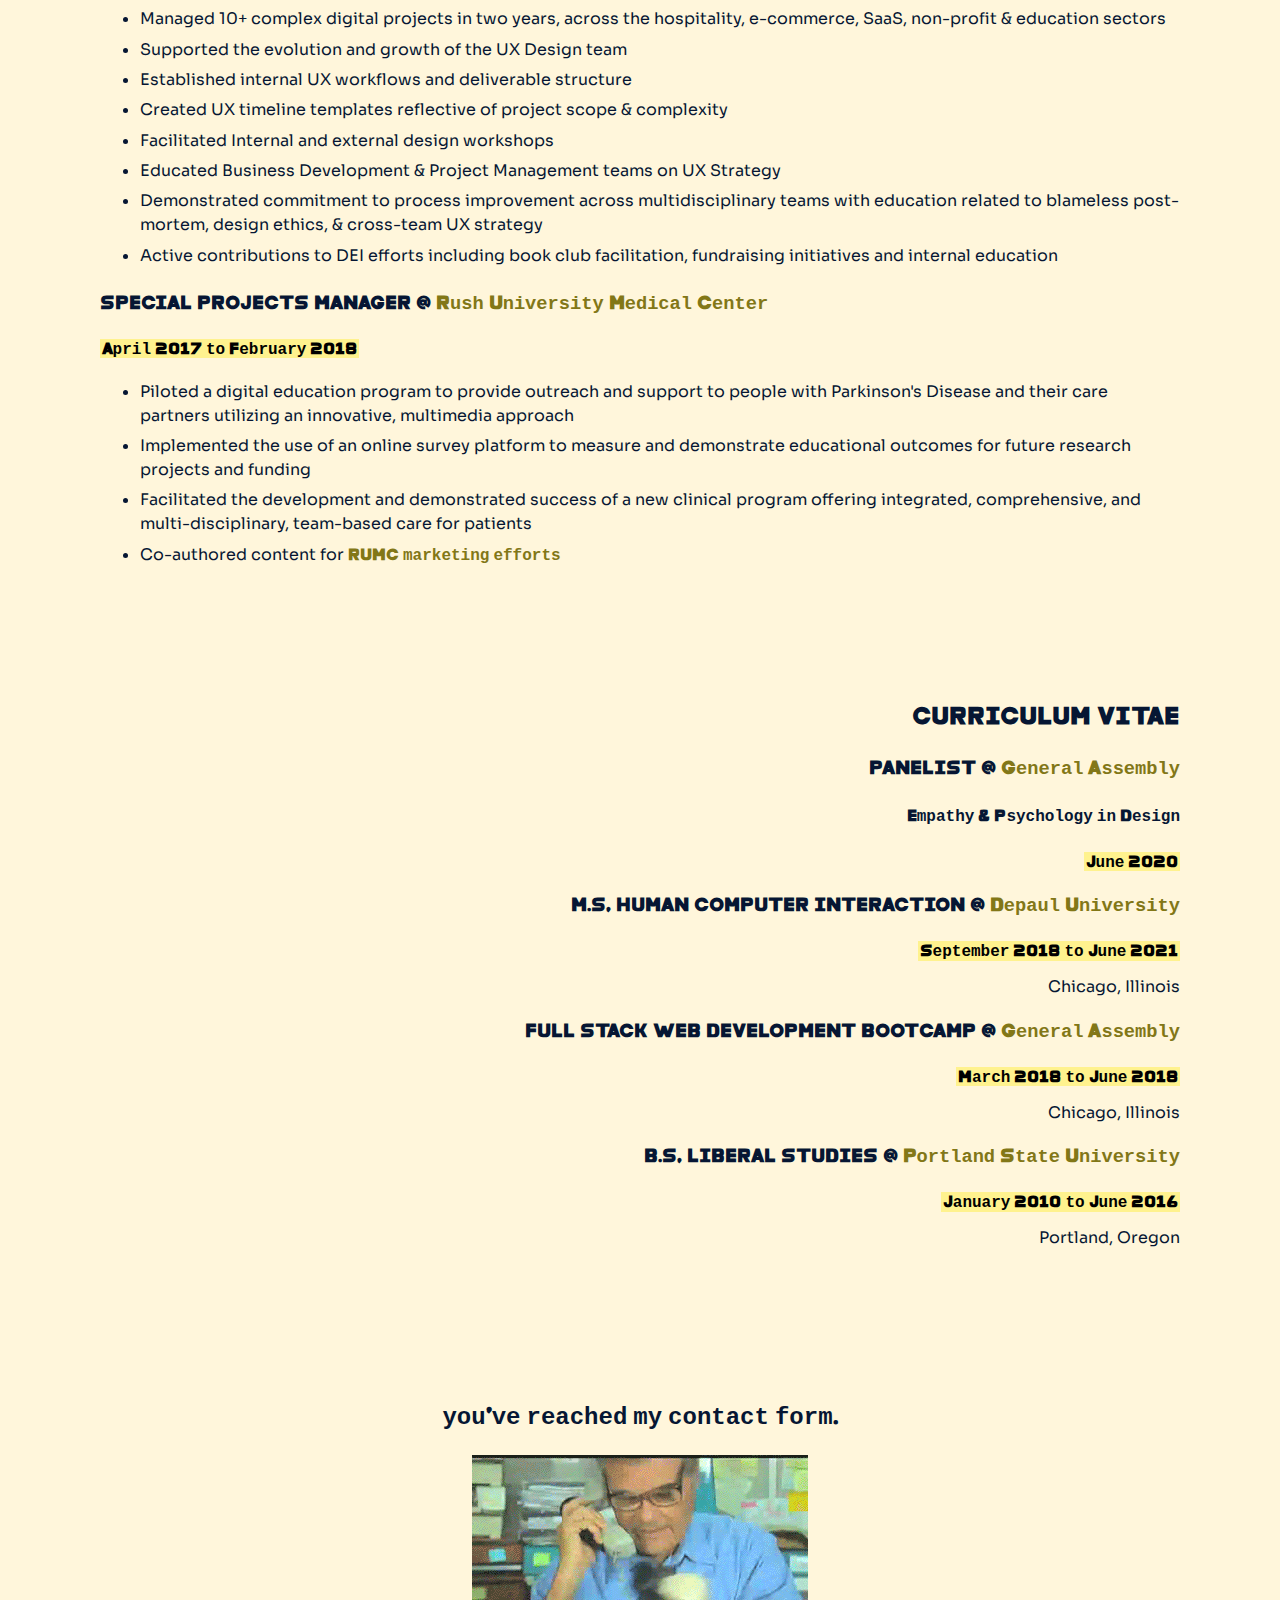
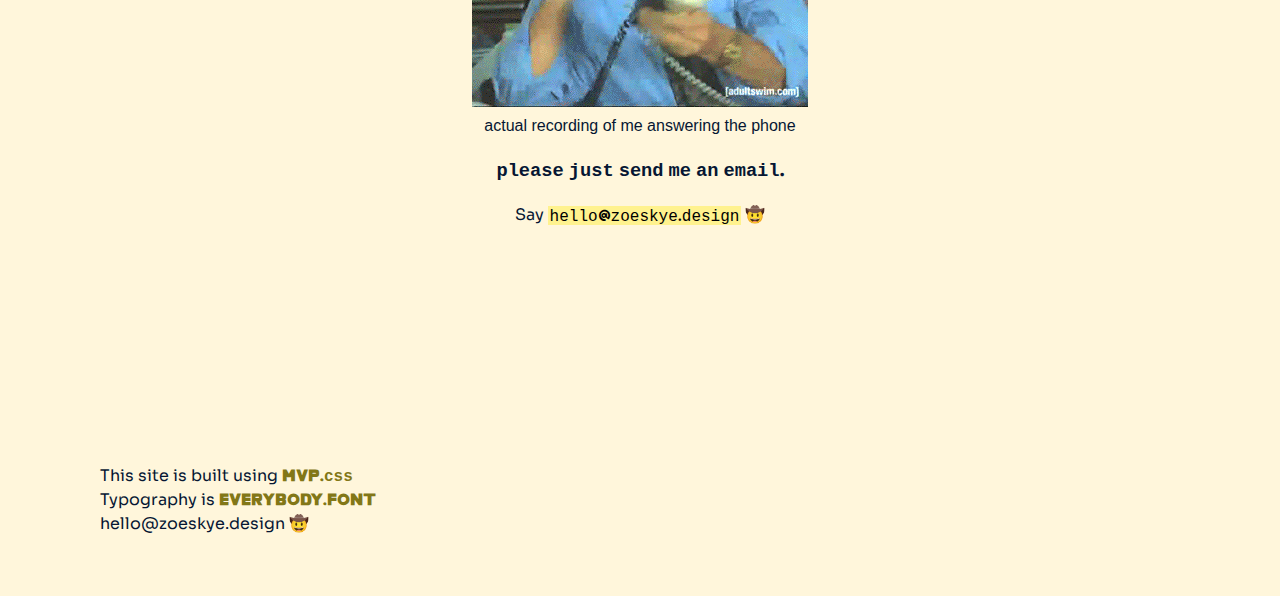
==== commit 5f5842db: "messin' with sasquatch..i mean CSS..." ====
--- a/about.html
+++ b/about.html
@@ -36,12 +36,14 @@
 
     <main>
         <article class="Bio">
-          <!-- <h3>born a cowgirl and raised with netscape 1.0 access</h3> -->
+          <p>
+          I have a professional background in clinical and patient education project management, most notably initiating a pilot education program to provide outreach and support to people with Parkinson's Disease and their care partners using novel, technology based outreach methods. <br /><br />
+          In my time as a digital project manager, I have directly impacted the growth and development of our UX team, while managing complex digital projects in education, non-profit and commercial sectors. <br /><br />
 
-          <p>I have a professional background in clinical and patient education project management, most notably initiating a pilot education program to provide outreach and support to people with Parkinson's Disease and their care partners using novel, tech based outreach methods. <br /><br />
-          In my time as a digital project manager, I have directly impacted the growth and development of our UX team, while managing complex digital projects in education, non-profit and commercial sectors. <br /><br />
-          I am a full time graduate student in the Human Computer Interaction Master's program at DePaul University with an interest in complex human centered design research. <br /><br />
-            <br />
+          I am a full time graduate student in the Human Computer Interaction Master's program at DePaul University. My research focuses on creating intersectionally sensitive solutions to complex identities and cognitive states, based on my own experiences and those of my family.<br /><br />
+
+          I have a personal interest in ecology, anarchy and indigenous ways of knowing. I actively anticipate the end of capitalism as the primary technological paradigm, and seek fellowship with others who share an 'outside the window' approach to design & technology. <br /><br />
+          </p>
 
         </article>
 
@@ -84,7 +86,7 @@
               new clinical program offering integrated,
               comprehensive, and multi-disciplinary, team-based care for
               patients</li>
-              <li>Co-authored content for RUMC marketing efforts</li>
+              <li>Co-authored content for <a href="https://rushinperson.rush.edu/2017/06/05/lighting-the-way-for-people-with-huntingtons-disease/" target="_blank">RUMC marketing efforts</a></li>
             </ul>
           </article>
 
@@ -92,6 +94,12 @@
           <hr>
           <article class="CV">
             <h2>CURRICULUM VITAE</h2>
+
+            <h3>PANELIST @ <a target="_blank" href="https://generalassemb.ly/education/empathy-psychology-in-design/denver">General Assembly</a></h3>
+            <h4>Empathy & Psychology in Design</h4>
+            <mark><b>June 2020</b></mark>
+
+
             <h3>M.S, HUMAN COMPUTER INTERACTION @ <a target="_blank" href="https://www.cdm.depaul.edu/academics/Pages/MS-In-Human-Computer-Interaction.aspx">Depaul University</a></h3>
             <mark><b>September 2018 to June 2021</b></mark>
             <p>Chicago, Illinois</p>
@@ -106,62 +114,31 @@
           </article>
 
 
-        <!-- <hr>
+        <hr>
         <section>
-            <blockquote>
-                "Quote"
-                <footer><i>- Attribution</i></footer>
-            </blockquote>
+          <header>
+            <h2>you've reached my contact form.</h2>
+
+            <figure>
+              <img src="css/images/contact.gif" alt="gif of me answering the phone">
+              <figcaption>actual recording of me answering the phone</figcaption>
+
+            </figure>
+
+              <h3>please just send me an email.</h3>
+                <p>Say <mark>hello@zoeskye.design</mark>  🤠 </p>
+
+            </header>
         </section>
 
-        <article>
-            <h2>Left-aligned header</h2>
-            <p>Left-aligned paragraph</p>
-            <aside>
-                <p>Article callout</p>
-            </aside>
-            <ul>
-                <li>List item 1</li>
-                <li>List item 2</li>
-            </ul>
-            <figure>
-                <img alt="Stock photo" src="https://via.placeholder.com/1080x500?text=Amazing+stock+photo">
-                <figcaption><i>Image caption</i></figcaption>
-            </figure>
-        </article>
-        <hr>
-        <div>
-            <details>
-                <summary>Expanable title</summary>
-                <p>Revealed content</p>
-            </details>
-            <details>
-                <summary>Another expanable title</summary>
-                <p>More revealed content</p>
-            </details>
-            <br>
-            <pre>
-                <code>
-                    // code sample
 
-                </code>
-            </pre>
-        </div> -->
 
-        <hr>
-        <section>
 
-          <header>
-            <h2>you've reached my contact form.</h2>
-            </header>
 
-          <article class="contact">
-              <img src="css/images/contact.gif" alt="gif of me answering the phone"> <br /><br />
-              <h3>please just send me an email.</h3><br />
-                <p>Say <mark>hello@zoeskye.design</mark>  🤠 </p>
+
             </article>
 
-        </section>
+
 
     </main>
 
--- a/css/style.css
+++ b/css/style.css
@@ -1,15 +1,15 @@
 :root {
     --border-radius: 5px;
     --box-shadow: 2px 2px 10px;
-    --color: #827717;
-    --color-accent: #8277170b;
-    --color-bg: #fff;
-    --color-bg-secondary: #e9e9e9;
+    --color: #061633;
+    --color-accent: #0616330b;
+    --color-bg: #fff6db;
+    --color-bg-secondary: #fff6db;
     --color-secondary: #827717;
     --color-secondary-accent: #8277170b;
-    --color-shadow: #f4f4f4;
-    --color-text: #000;
-    --color-text-secondary: #999;
+    --color-shadow: #fff6db;
+    --color-text: #061633;
+    --color-text-secondary: #061633;
     --font: -apple-system, BlinkMacSystemFont, "Segoe UI", Roboto, Oxygen-Sans, Ubuntu, Cantarell, "Helvetica Neue", sans-serif;
     --hover-brightness: 1.2;
     --justify-important: center;
@@ -210,7 +210,7 @@
 mark {
     padding: 0.1rem;
     font-family: 'EverybodyWorld', monospace;
-    background-color: #C6FF00;
+    background-color: #fff28e;
 }
 
 ol li,
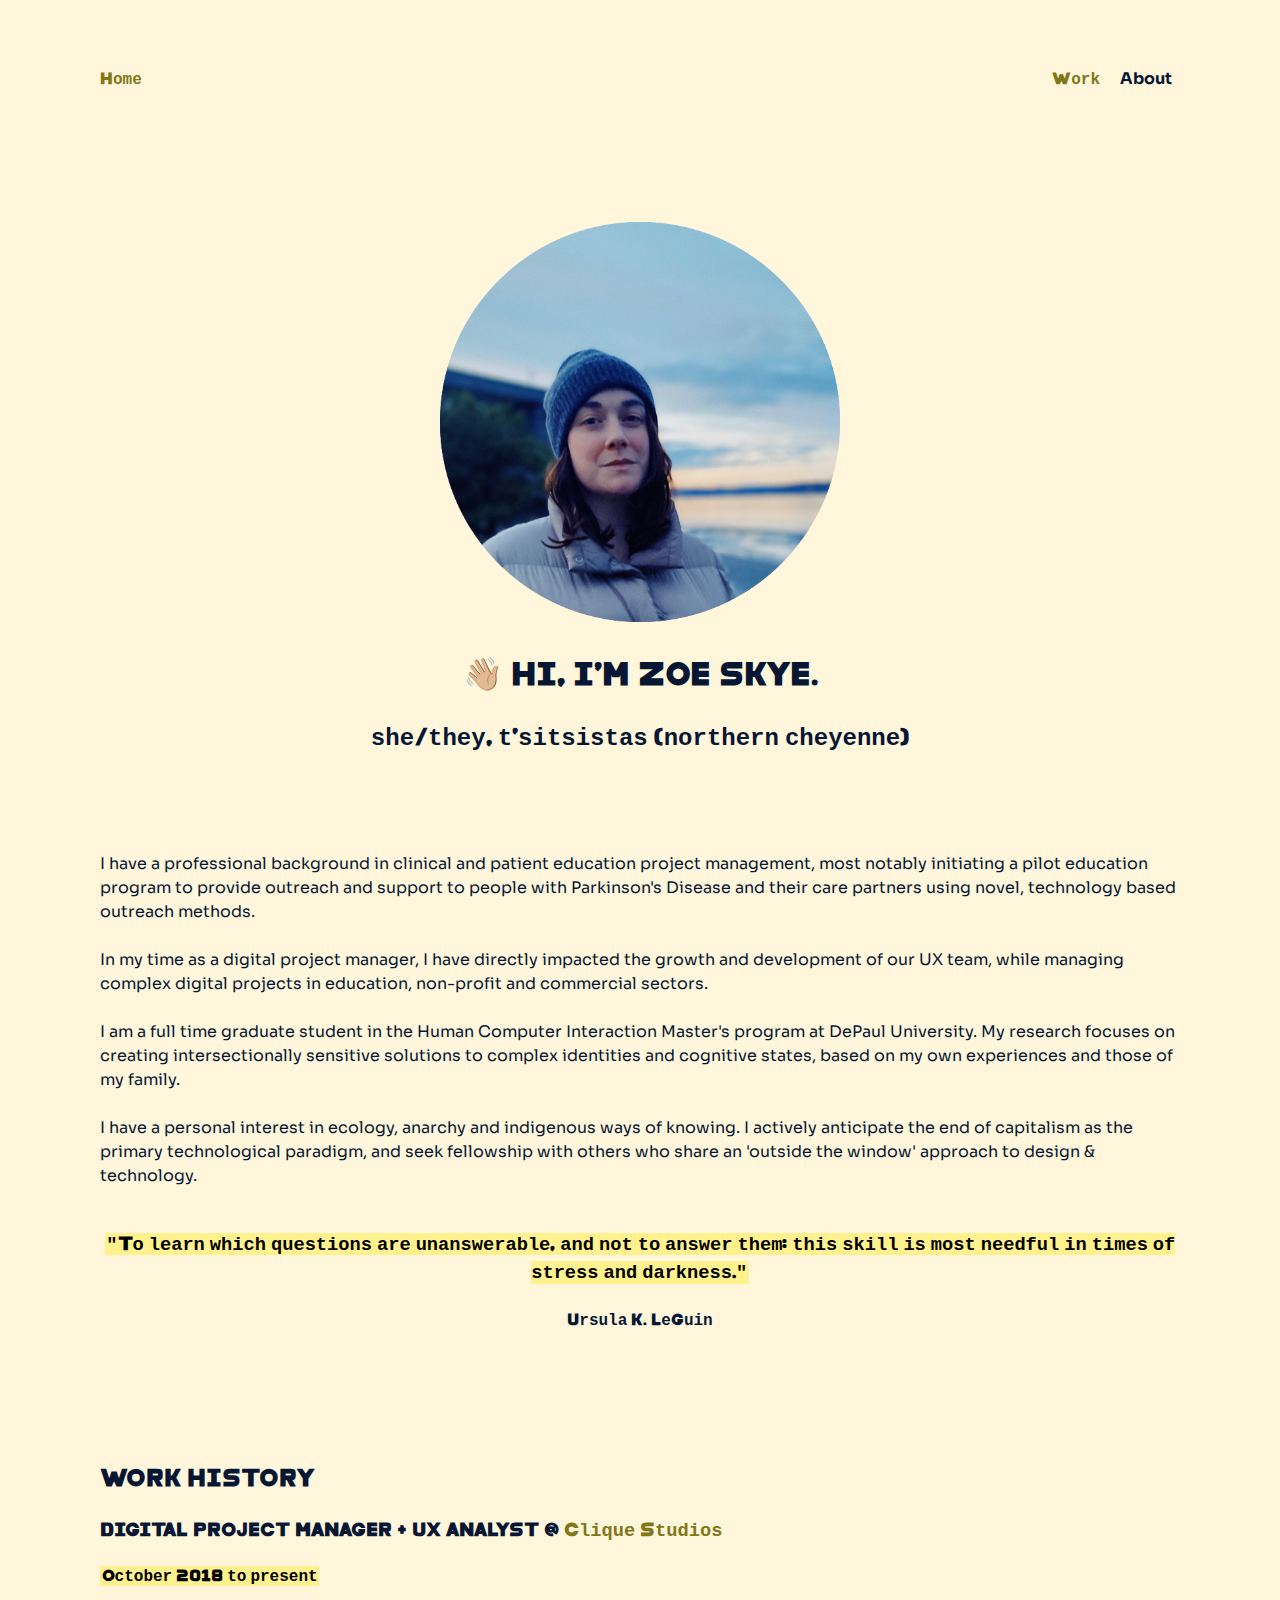
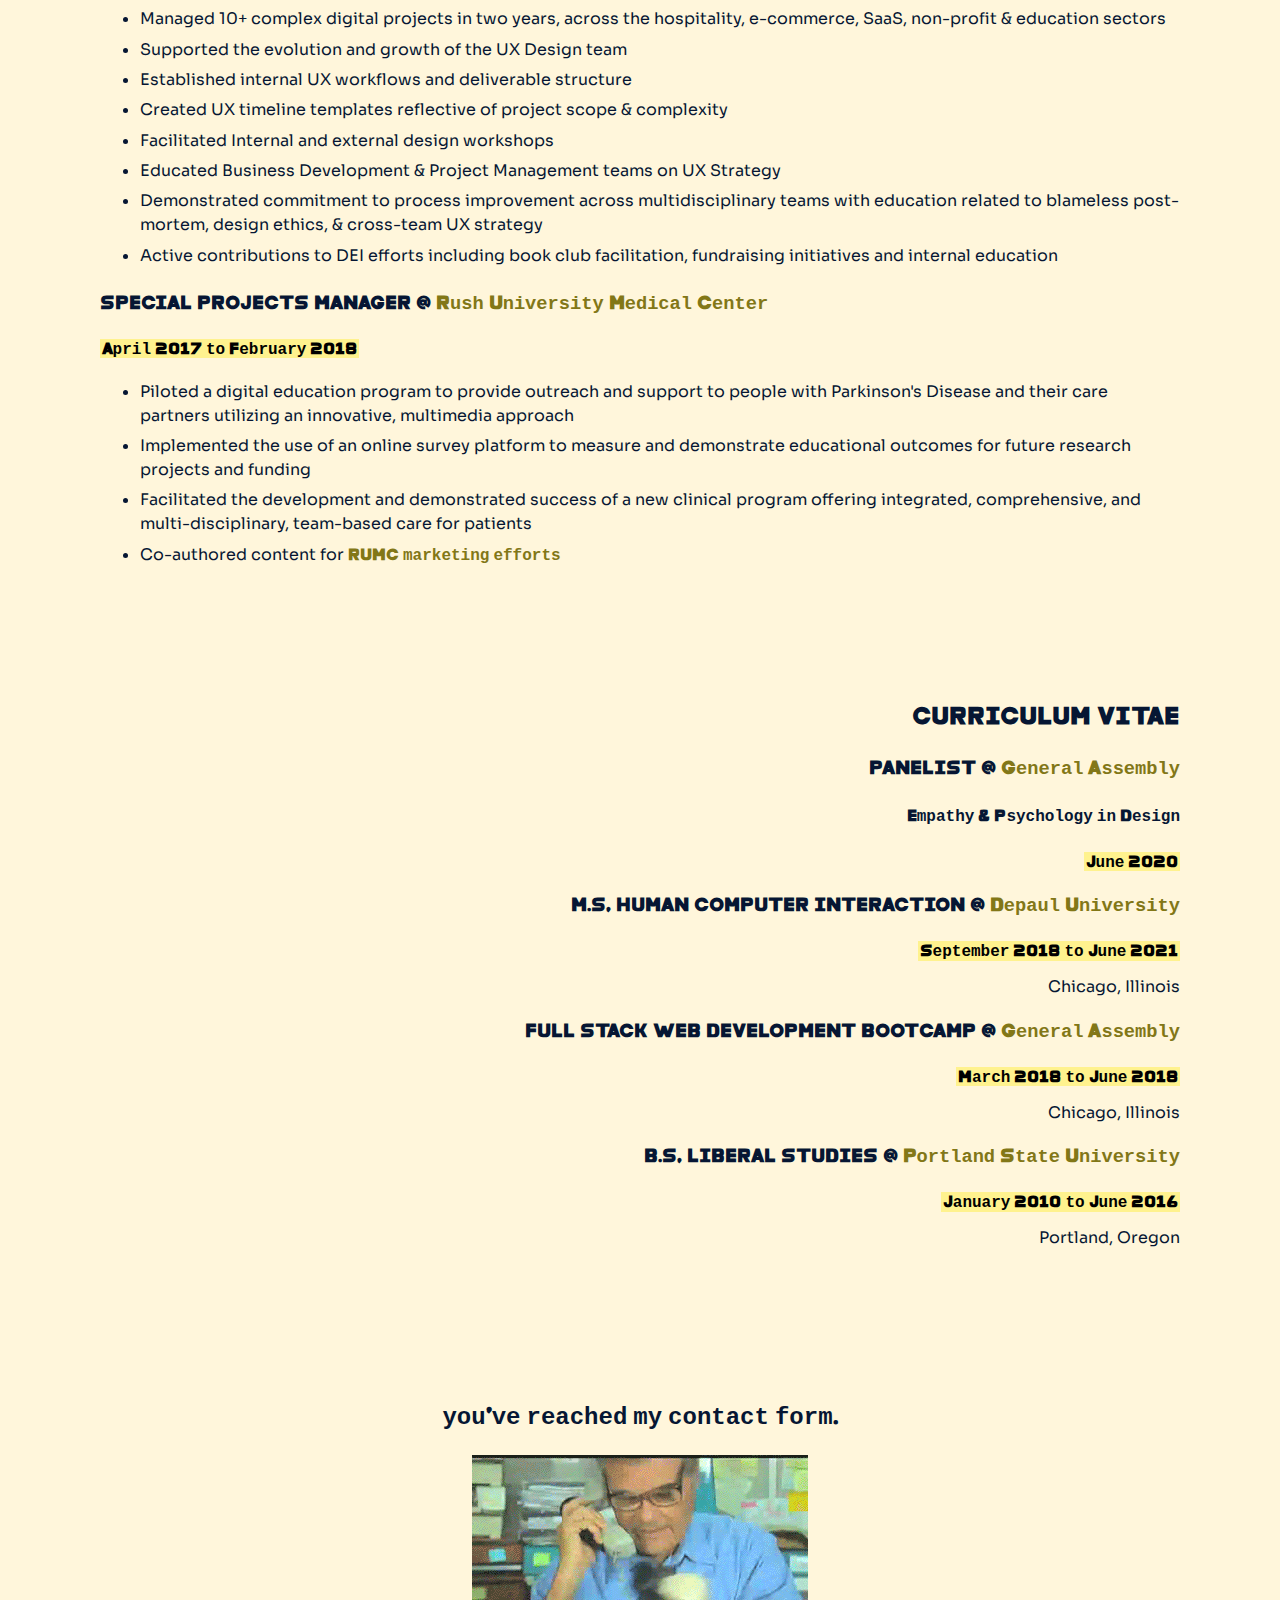
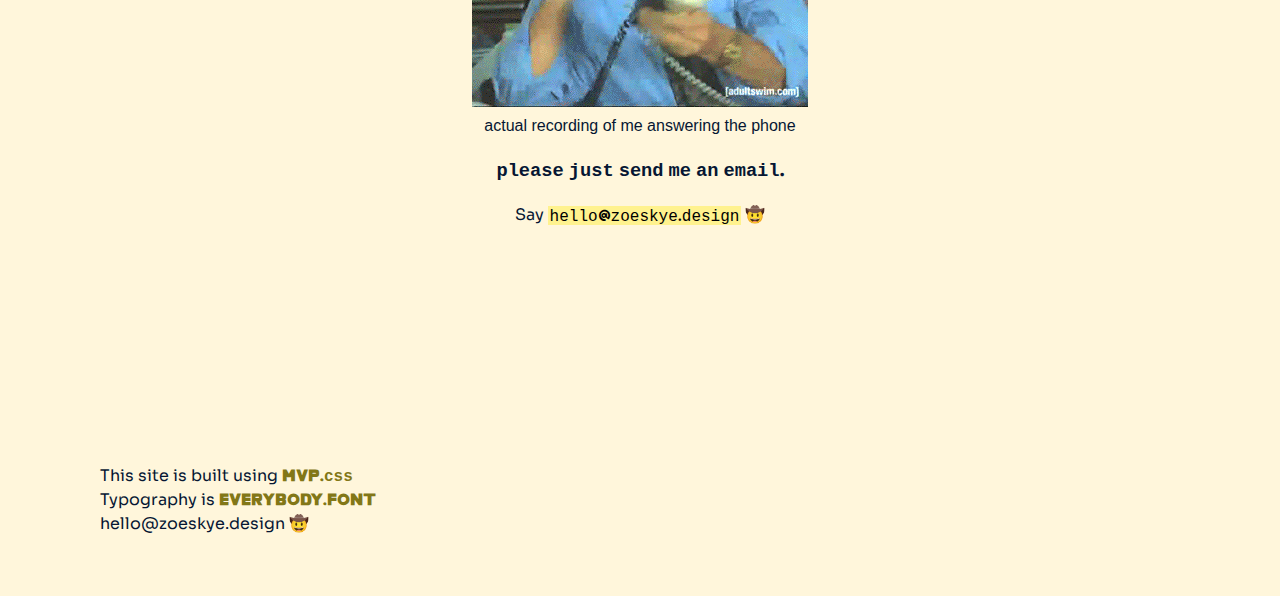
==== commit 568584f7: "more content" ====
--- a/about.html
+++ b/about.html
@@ -10,7 +10,7 @@
 
 
     <meta charset="utf-8">
-    <meta name="description" content="My description">
+    <meta name="description" content="Zoe Reagan Portfolio - About">
     <meta name="viewport" content="width=device-width, initial-scale=1.0">
 
     <title>Zoë Skye - About</title>
@@ -30,7 +30,7 @@
 
         <img id="headshot" src="css/images/headshot_island.png" alt="my headshot">
         <h1> 👋🏼 HI, I'M ZOE SKYE.</h1>
-        <h2>she/they, northern cheyenne</h2>
+        <h2>she/they, t'sitsistas (northern cheyenne)</h2>
 
     </header>
 
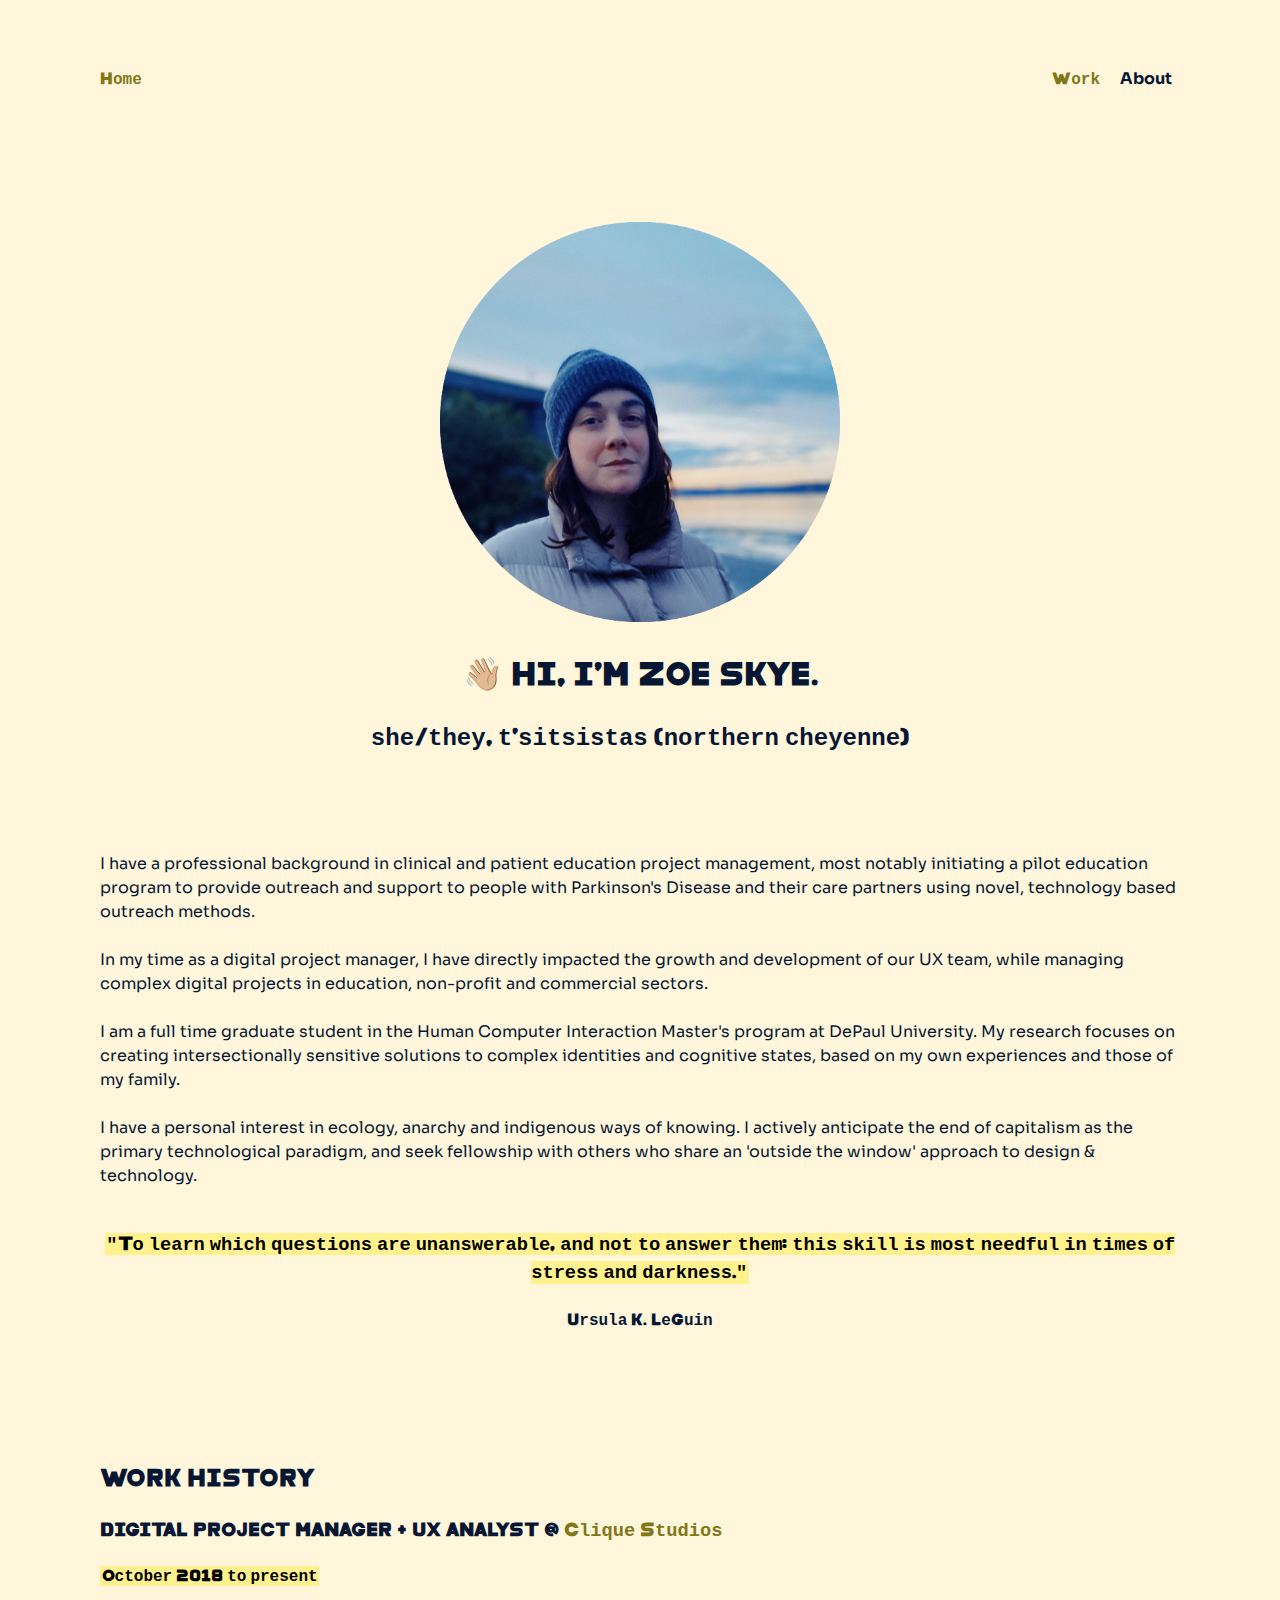
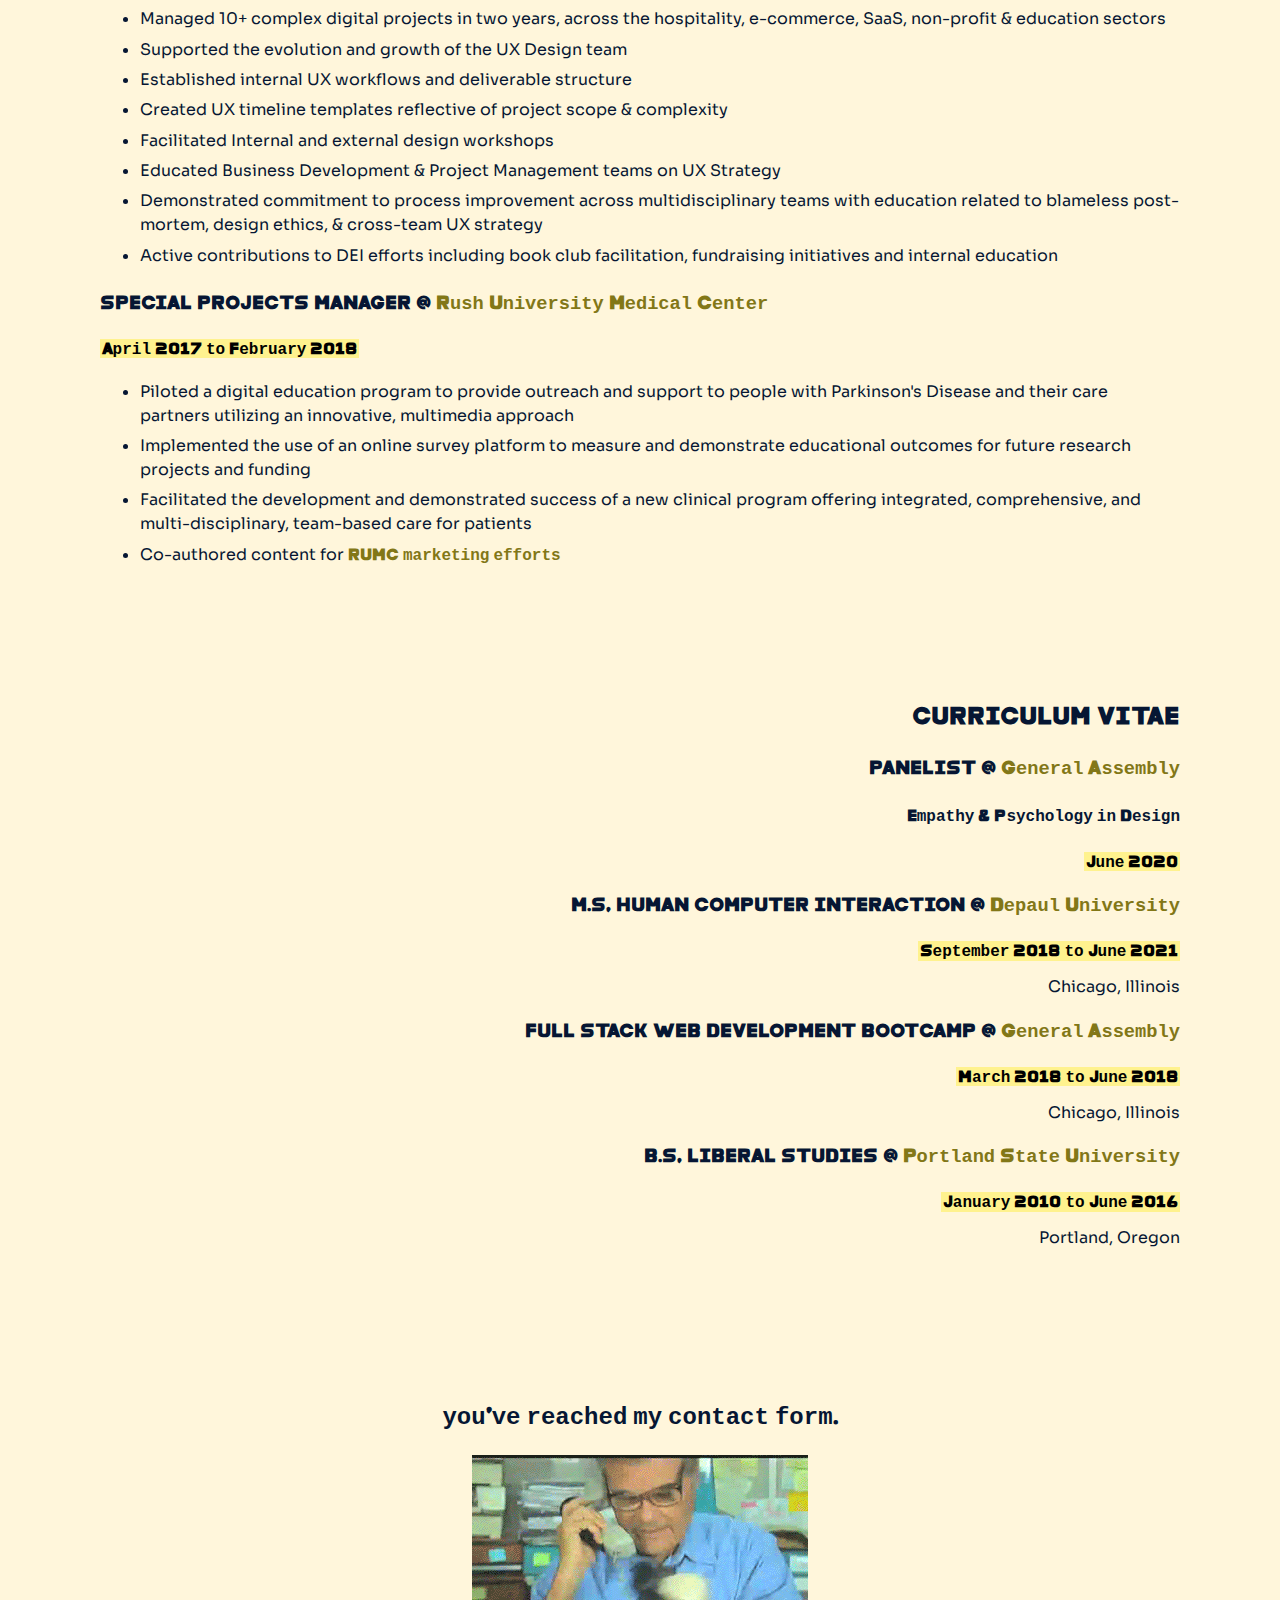
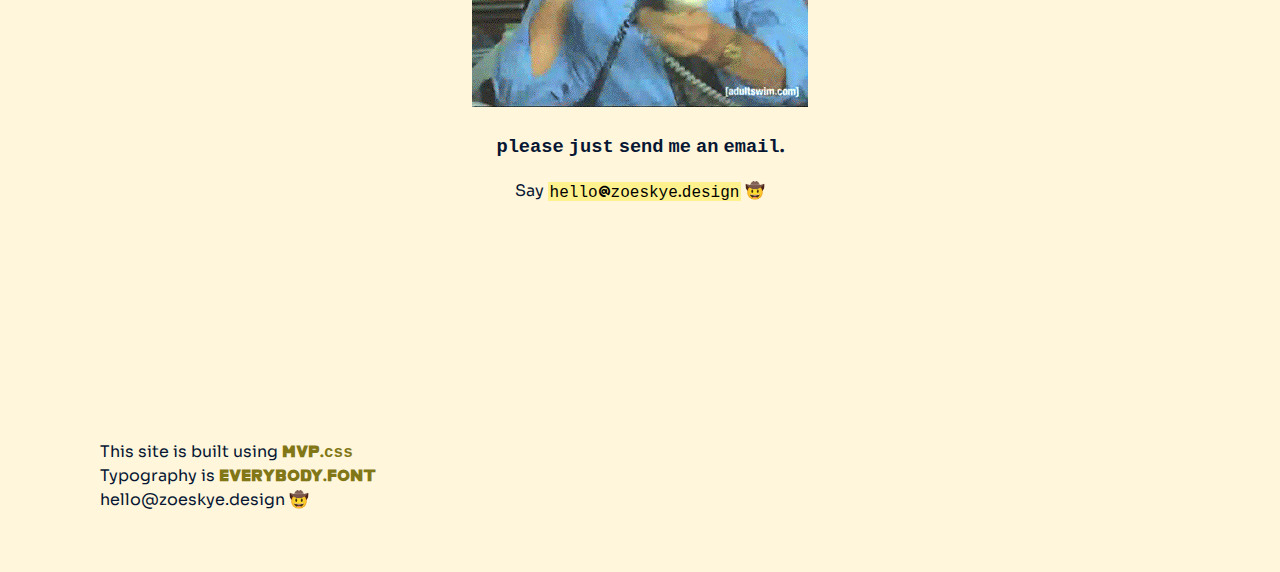
==== commit cd17129b: "more stuff" ====
--- a/about.html
+++ b/about.html
@@ -121,8 +121,6 @@
 
             <figure>
               <img src="css/images/contact.gif" alt="gif of me answering the phone">
-              <figcaption>actual recording of me answering the phone</figcaption>
-
             </figure>
 
               <h3>please just send me an email.</h3>
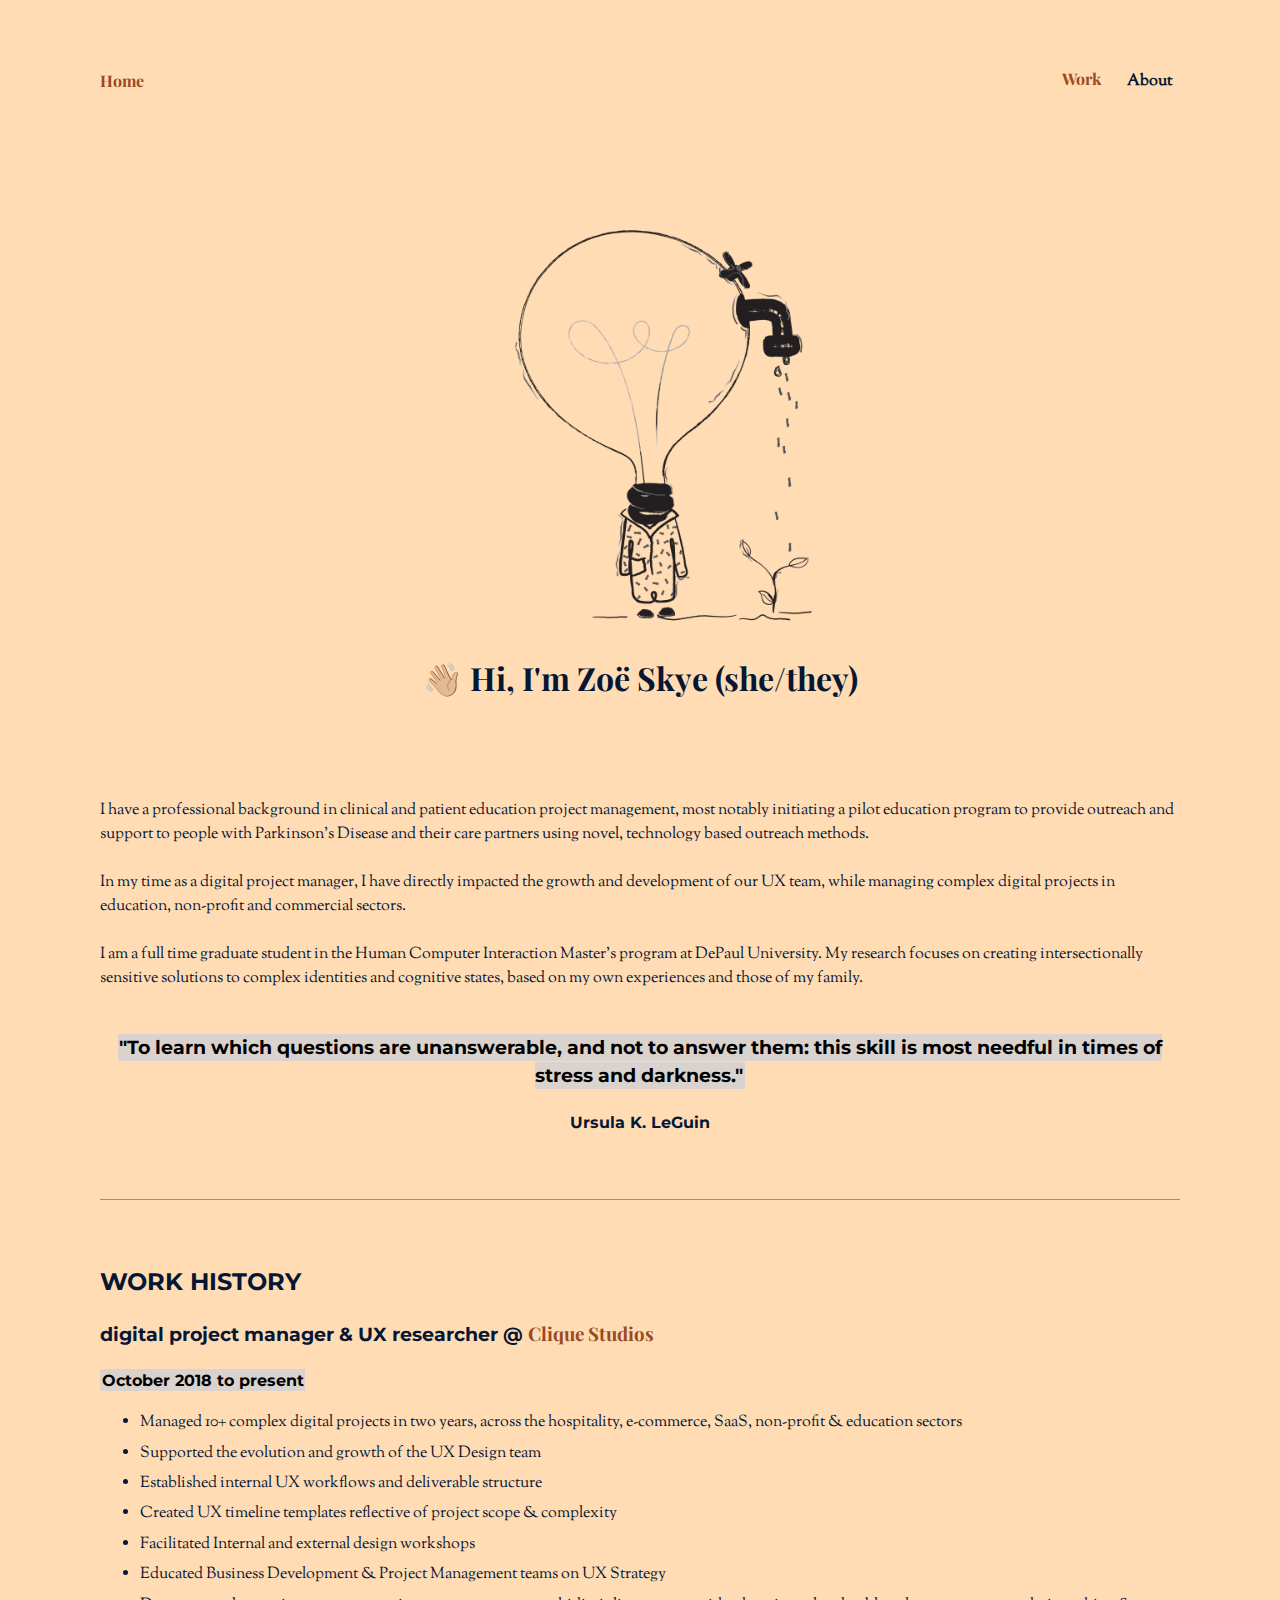
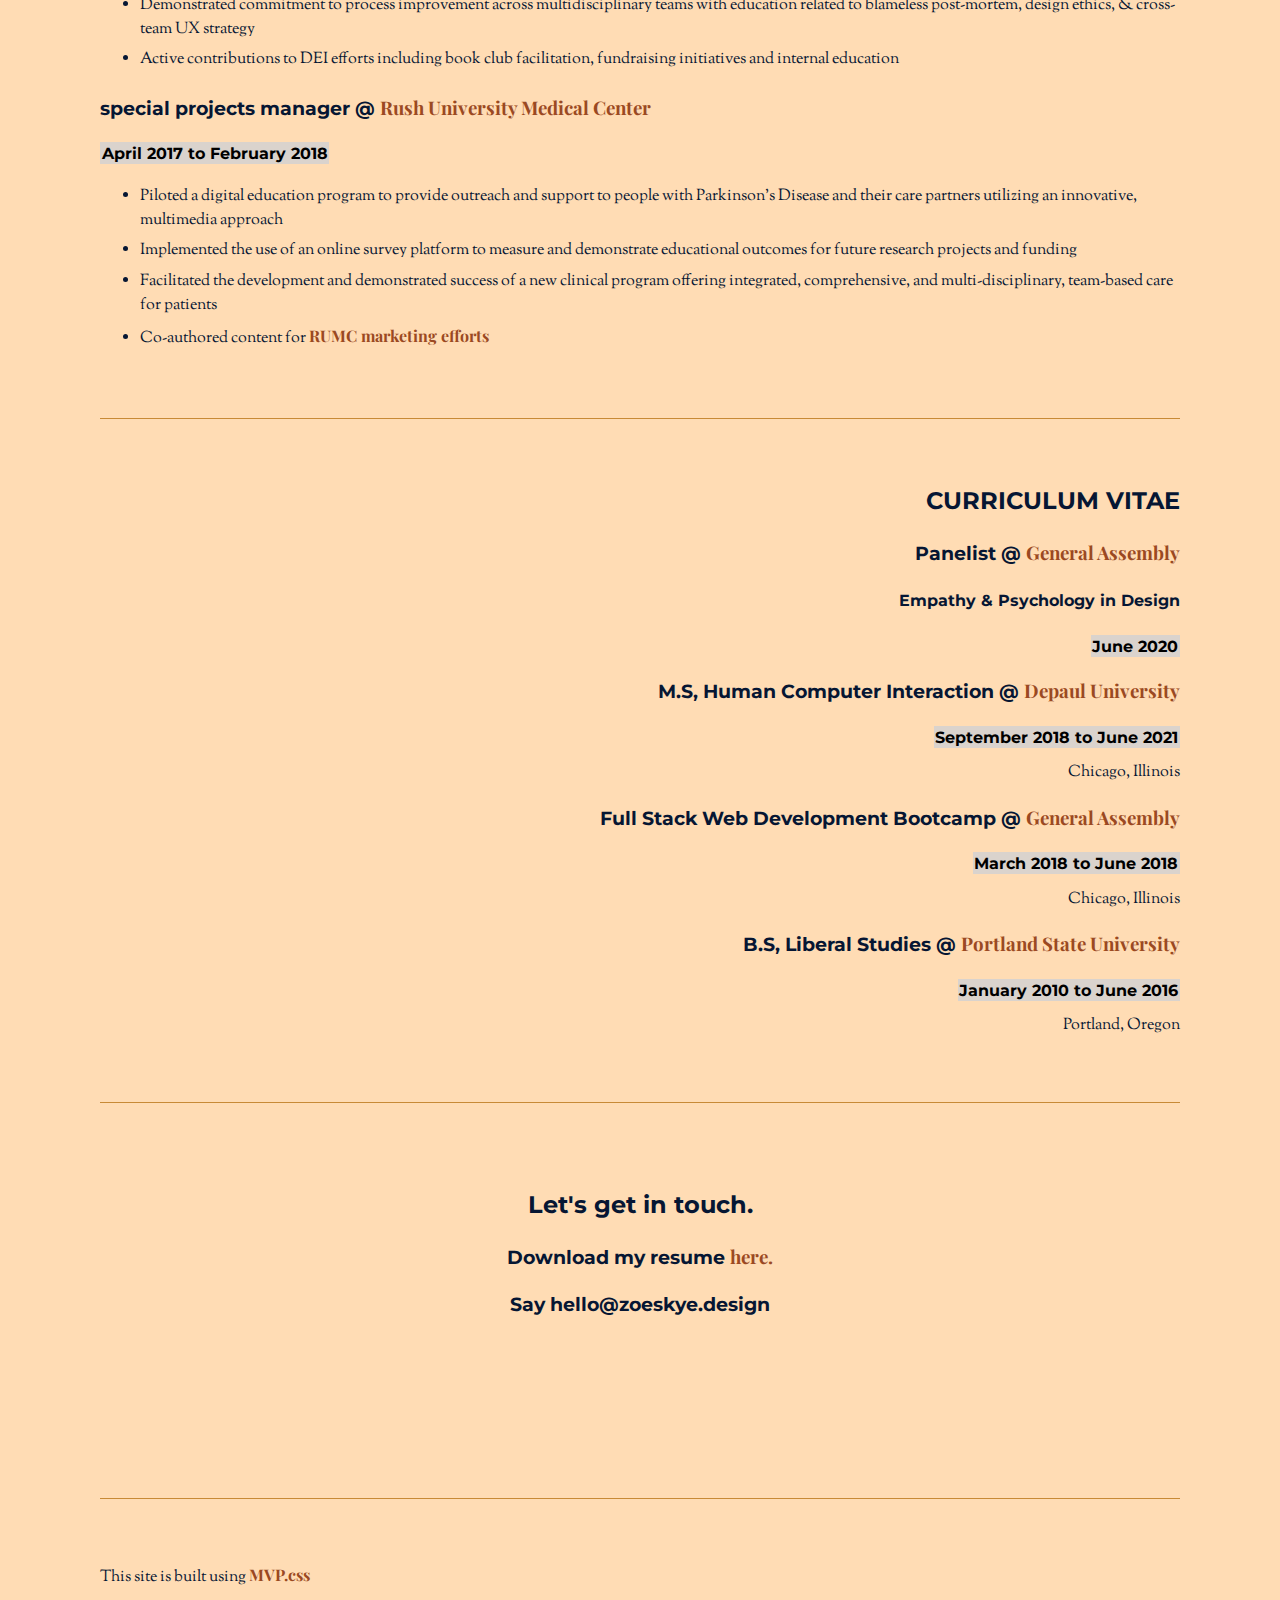
==== commit b7efdd76: "just so many design updates" ====
--- a/about.html
+++ b/about.html
@@ -6,7 +6,7 @@
 <head>
     <link rel="icon" href="https://via.placeholder.com/70x70">
     <link rel="stylesheet" href="css/style.css">
-    <link href="https://fonts.googleapis.com/css2?family=Sora:wght@300&display=swap" rel="stylesheet">
+    <link href="https://fonts.googleapis.com/css2?family=Montserrat&family=Playfair+Display&family=Sorts+Mill+Goudy&display=swap" rel="stylesheet">
 
 
     <meta charset="utf-8">
@@ -28,9 +28,8 @@
             </ul>
         </nav>
 
-        <img id="headshot" src="css/images/headshot_island.png" alt="my headshot">
-        <h1> 👋🏼 HI, I'M ZOE SKYE.</h1>
-        <h2>she/they, t'sitsistas (northern cheyenne)</h2>
+        <img id="headshot" src="css/images/me.png" alt="my headshot">
+        <h1> 👋🏼 Hi, I'm Zoë Skye (she/they)</h1>
 
     </header>
 
@@ -42,7 +41,6 @@
 
           I am a full time graduate student in the Human Computer Interaction Master's program at DePaul University. My research focuses on creating intersectionally sensitive solutions to complex identities and cognitive states, based on my own experiences and those of my family.<br /><br />
 
-          I have a personal interest in ecology, anarchy and indigenous ways of knowing. I actively anticipate the end of capitalism as the primary technological paradigm, and seek fellowship with others who share an 'outside the window' approach to design & technology. <br /><br />
           </p>
 
         </article>
@@ -53,8 +51,9 @@
         <hr>
           <article class="Resume">
             <h2>WORK HISTORY</h2>
-            <h3>DIGITAL PROJECT MANAGER + UX ANALYST @ <a target="_blank" href="https://cliquestudios.com/">Clique Studios</a></h3>
+            <h3>digital project manager & UX researcher @ <a target="_blank" href="https://cliquestudios.com/">Clique Studios</a></h3>
             <mark><b>October 2018 to present</b></mark>
+
             <ul>
               <li>Managed 10+ complex digital projects in two years, across
                 the hospitality, e-commerce, SaaS, non-profit & education
@@ -73,7 +72,7 @@
               facilitation, fundraising initiatives and internal education</li>
             </ul>
 
-            <h3>SPECIAL PROJECTS MANAGER @ <a target="_blank" href="https://www.rush.edu/services/parkinsons-disease-and-movement-disorders-program">Rush University Medical Center</a></h3>
+            <h3>special projects manager @ <a target="_blank" href="https://www.rush.edu/services/parkinsons-disease-and-movement-disorders-program">Rush University Medical Center</a></h3>
             <mark><b>April 2017 to February 2018</b></mark>
             <ul>
               <li>Piloted a digital education program to provide outreach and
@@ -95,57 +94,47 @@
           <article class="CV">
             <h2>CURRICULUM VITAE</h2>
 
-            <h3>PANELIST @ <a target="_blank" href="https://generalassemb.ly/education/empathy-psychology-in-design/denver">General Assembly</a></h3>
+            <h3>Panelist @ <a target="_blank" href="https://generalassemb.ly/education/empathy-psychology-in-design/denver">General Assembly</a></h3>
             <h4>Empathy & Psychology in Design</h4>
             <mark><b>June 2020</b></mark>
 
 
-            <h3>M.S, HUMAN COMPUTER INTERACTION @ <a target="_blank" href="https://www.cdm.depaul.edu/academics/Pages/MS-In-Human-Computer-Interaction.aspx">Depaul University</a></h3>
+            <h3>M.S, Human Computer Interaction @ <a target="_blank" href="https://www.cdm.depaul.edu/academics/Pages/MS-In-Human-Computer-Interaction.aspx">Depaul University</a></h3>
             <mark><b>September 2018 to June 2021</b></mark>
             <p>Chicago, Illinois</p>
 
-            <h3>FULL STACK WEB DEVELOPMENT BOOTCAMP @ <a target="_blank" href="https://generalassemb.ly/education/software-engineering-immersive/chicago">General Assembly</a></h3>
+            <h3>Full Stack Web Development Bootcamp @ <a target="_blank" href="https://generalassemb.ly/education/software-engineering-immersive/chicago">General Assembly</a></h3>
             <mark><b>March 2018 to June 2018</b></mark>
             <p>Chicago, Illinois</p>
 
-            <h3>B.S, LIBERAL STUDIES @ <a target="_blank" href="https://www.pdx.edu/clas/interdisciplinary-majors">Portland State University</a></h3>
+            <h3>B.S, Liberal Studies @ <a target="_blank" href="https://www.pdx.edu/clas/interdisciplinary-majors">Portland State University</a></h3>
             <mark><b>January 2010 to June 2016</b></mark>
             <p>Portland, Oregon</p>
+
           </article>
 
+        <hr>
 
-        <hr>
         <section>
           <header>
-            <h2>you've reached my contact form.</h2>
+            <h2>Let's get in touch.</h2>
+              <h3>Download my resume <a href="css/images/ZR_resume_2020.pdf" download>
+                here. </a></h3>
+              <h3>Say hello@zoeskye.design</h3>
 
-            <figure>
-              <img src="css/images/contact.gif" alt="gif of me answering the phone">
-            </figure>
-
-              <h3>please just send me an email.</h3>
-                <p>Say <mark>hello@zoeskye.design</mark>  🤠 </p>
 
             </header>
+
         </section>
 
-
-
-
-
-
-            </article>
-
-
+      </article>
 
     </main>
 
     <footer>
         <hr>
         <p>
-            This site is built using <a href="https://github.com/andybrewer/mvp/ ">MVP.css </a><br />
-            Typography is <a href="https://arielroman.com/EVERYBODY-FONT">EVERYBODY.FONT </a><br />
-            hello@zoeskye.design 🤠
+            This site is built using <a href="https://github.com/andybrewer/mvp/">MVP.css </a><br />
         </p>
     </footer>
 </body>
--- a/css/style.css
+++ b/css/style.css
@@ -1,13 +1,15 @@
 :root {
     --border-radius: 5px;
     --box-shadow: 2px 2px 10px;
-    --color: #061633;
+    --color: #c88a36;
     --color-accent: #0616330b;
-    --color-bg: #fff6db;
-    --color-bg-secondary: #fff6db;
-    --color-secondary: #827717;
+    --color-bg: #ffdcb4;
+    --color-bg-secondary: #c88a36;
+
+    /* links */
+    --color-secondary: #9b4922;
     --color-secondary-accent: #8277170b;
-    --color-shadow: #fff6db;
+    --color-shadow: #ffdcb4;
     --color-text: #061633;
     --color-text-secondary: #061633;
     --font: -apple-system, BlinkMacSystemFont, "Segoe UI", Roboto, Oxygen-Sans, Ubuntu, Cantarell, "Helvetica Neue", sans-serif;
@@ -21,10 +23,10 @@
     --width-content: 1080px;
 }
 
-@font-face {
+/* @font-face {
   font-family: EverybodyWorld;
   src: url(EVERYBODY.WORLD-Black.otf);
-}
+} */
 
 /*
 @media (prefers-color-scheme: dark) {
@@ -57,6 +59,7 @@
     margin: 0;
     overflow-x: hidden;
     padding: 1rem 0;
+
 }
 
 footer,
@@ -198,31 +201,35 @@
 }
 
 h1,
-h2,
-h3,
-h4,
 h5,
 h6 {
     line-height: var(--line-height);
-    font-family: 'EverybodyWorld', monospace;
+    font-family: 'Playfair Display', serif;
+}
+
+h2,
+h3,
+h4 {
+  line-height: var(--line-height);
+  font-family: 'Montserrat', sans-serif;
 }
 
 mark {
     padding: 0.1rem;
-    font-family: 'EverybodyWorld', monospace;
-    background-color: #fff28e;
+    font-family: 'Montserrat', sans-serif;
+    background-color: #dad3cd;
 }
 
 ol li,
 ul li {
     padding: 0.2rem 0;
-    font-family: 'Sora', sans-serif;
+    font-family: 'Sorts Mill Goudy', sans-serif;
 }
 
 p {
     margin: 0.75rem 0;
     padding: 0;
-    font-family: 'Sora', sans-serif;
+    font-family: 'Sorts Mill Goudy', sans-serif;
     font-size: 16px;
 }
 
@@ -259,13 +266,13 @@
     color: var(--color-secondary);
     font-weight: bold;
     text-decoration: none;
-    font-family: 'EverybodyWorld', monospace;
+    font-family: 'Playfair Display', serif;
 }
 
 a:hover {
     filter: brightness(var(--hover-brightness));
     text-decoration: underline;
-    font-family: 'EverybodyWorld', monospace;
+    font-family: 'Playfair Display', serif;
 }
 
 a b,
@@ -280,12 +287,12 @@
     line-height: var(--line-height);
     margin: 1.5rem 0 0.5rem 0;
     padding: 1rem 2rem;
-    font-family: 'EverybodyWorld', monospace;
+    font-family: 'Playfair Display', serif;
 }
 
 button {
     font-family: var(--font);
-    font-family: 'EverybodyWorld', monospace;
+    font-family: 'Playfair Display', serif;
 }
 
 button:hover {
@@ -299,7 +306,7 @@
     background-color: var(--color);
     border: 2px solid var(--color);
     color: var(--color-bg);
-    font-family: 'EverybodyWorld', monospace;
+    font-family: 'Playfair Display', serif;
 }
 
 a em,
@@ -331,7 +338,7 @@
 select:focus,
 textarea:focus {
     outline: none;
-    font-family: 'Sora', sans-serif;
+    font-family: 'Montserrat', sans-serif;
 }
 
 button:disabled,
@@ -369,7 +376,7 @@
     display: block;
     font-size: inherit;
     max-width: var(--width-card-wide);
-    font-family: 'Sora', sans-serif;
+    font-family: 'Montserrat', sans-serif;
 }
 
 input[type="checkbox"],
@@ -384,19 +391,19 @@
     border-radius: var(--border-radius);
     margin-bottom: 1rem;
     padding: 0.4rem 0.8rem;
-    font-family: 'Sora', sans-serif;
+    font-family: 'Montserrat', sans-serif;
 }
 
 input[readonly],
 textarea[readonly] {
     background-color: var(--color-bg-secondary);
-    font-family: 'Sora', sans-serif;
+    font-family: 'Montserrat', sans-serif;
 }
 
 label {
     font-weight: bold;
     margin-bottom: 0.2rem;
-    font-family: 'Sora', sans-serif;
+    font-family: 'Montserrat', sans-serif;
 }
 
 /* Tables */
